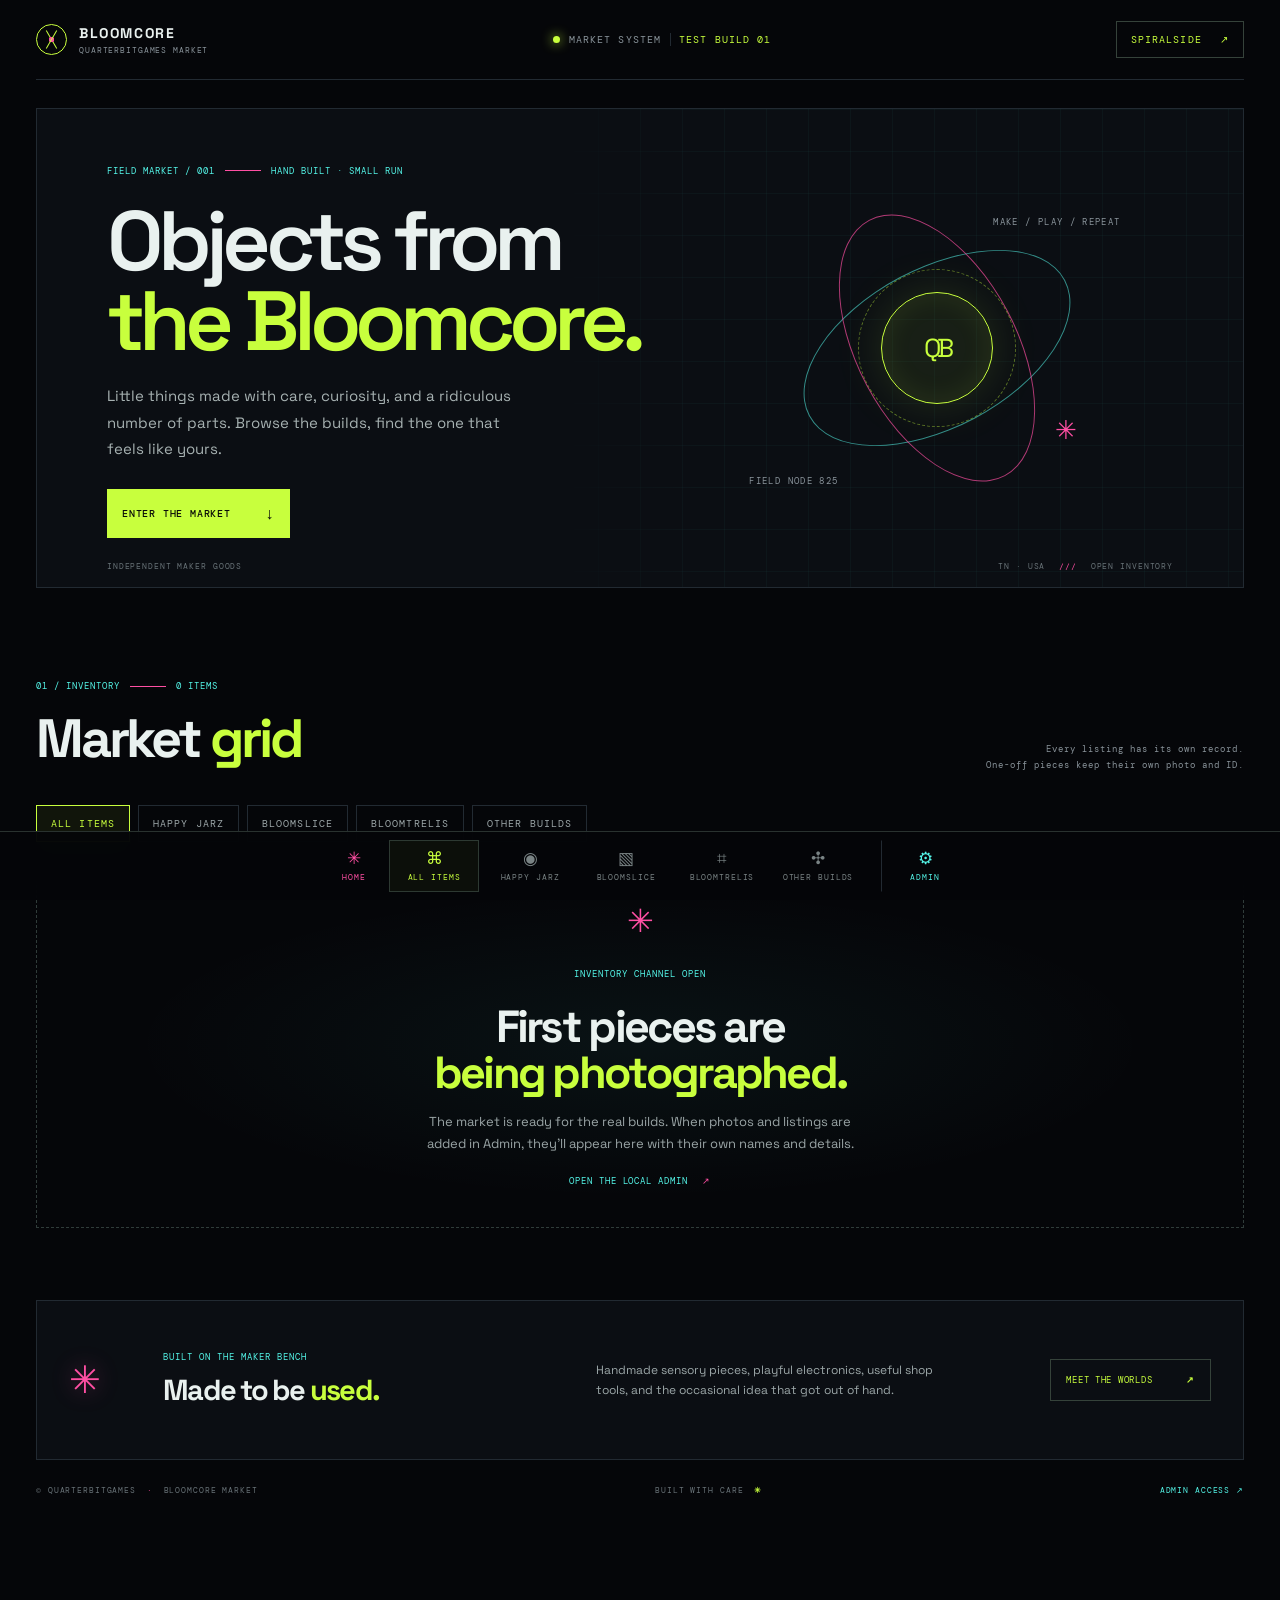
==== index.html @ c7a9ee9c "Build Bloomcore Market storefront and local admin" ====
<!doctype html>
<html lang="en">
<head>
  <meta charset="utf-8">
  <meta name="viewport" content="width=device-width, initial-scale=1, viewport-fit=cover">
  <meta name="theme-color" content="#050609">
  <meta name="description" content="The quarterbitgames Bloomcore market: handmade Happy Jarz, BloomSlice boards, Bloomtrelis tools, and other builds.">
  <title>Bloomcore Market · quarterbitgames</title>
  <link rel="stylesheet" href="./assets/bloomcore.css">
</head>
<body>
  <div class="scanlines" aria-hidden="true"></div>
  <div class="site-shell">
    <header class="topbar">
      <a class="brand" href="./" aria-label="Bloomcore Market home">
        <span class="brand-mark" aria-hidden="true"><i></i><i></i><i></i></span>
        <span class="brand-copy"><strong>BLOOMCORE</strong><small>QUARTERBITGAMES MARKET</small></span>
      </a>
      <div class="top-status"><span class="live-dot"></span><span>MARKET SYSTEM</span><b>TEST BUILD 01</b></div>
      <a class="spiral-link" href="https://spiralside.com/" target="_blank" rel="noreferrer">SPIRALSIDE <span aria-hidden="true">↗</span></a>
    </header>

    <main>
      <section class="hero frame" aria-labelledby="hero-title">
        <div class="hero-grid" aria-hidden="true"></div>
        <div class="hero-copy">
          <div class="eyebrow"><span>FIELD MARKET / 001</span><span class="eyebrow-line"></span><span>HAND BUILT · SMALL RUN</span></div>
          <h1 id="hero-title">Objects from<br><em>the Bloomcore.</em></h1>
          <p class="hero-intro">Little things made with care, curiosity, and a ridiculous number of parts. Browse the builds, find the one that feels like yours.</p>
          <a class="button button-primary" href="#catalog"><span>ENTER THE MARKET</span><b aria-hidden="true">↓</b></a>
        </div>
        <div class="hero-orbit" aria-hidden="true"><div class="orbit orbit-a"></div><div class="orbit orbit-b"></div><div class="orbit-core"><span>QB</span></div><span class="orbit-label orbit-label-a">MAKE / PLAY / REPEAT</span><span class="orbit-label orbit-label-b">FIELD NODE 825</span><span class="orbit-cross">✳</span></div>
        <div class="hero-bottom"><span>INDEPENDENT MAKER GOODS</span><span>TN · USA <i>///</i> OPEN INVENTORY</span></div>
      </section>

      <section class="catalog-section" id="catalog">
        <div class="section-heading">
          <div><div class="eyebrow"><span>01 / INVENTORY</span><span class="eyebrow-line"></span><span id="inventory-total">0 ITEMS</span></div><h2>Market <em>grid</em></h2></div>
          <div class="section-note">Every listing has its own record.<br>One-off pieces keep their own photo and ID.</div>
        </div>
        <div class="filter-row" id="type-filters" aria-label="Filter by item type"></div>
        <div class="product-grid" id="product-grid" aria-live="polite"></div>
        <div class="empty-state" id="empty-state" hidden>
          <div class="empty-symbol" aria-hidden="true">✳</div>
          <p class="eyebrow">INVENTORY CHANNEL OPEN</p>
          <h3>First pieces are<br><em>being photographed.</em></h3>
          <p>The market is ready for the real builds. When photos and listings are added in Admin, they’ll appear here with their own names and details.</p>
          <a href="./admin.html" class="text-link">OPEN THE LOCAL ADMIN <span aria-hidden="true">↗</span></a>
        </div>
      </section>

      <section class="maker-strip frame">
        <div class="maker-star" aria-hidden="true">✳</div>
        <div><div class="eyebrow">BUILT ON THE MAKER BENCH</div><h2>Made to be <em>used.</em></h2></div>
        <p>Handmade sensory pieces, playful electronics, useful shop tools, and the occasional idea that got out of hand.</p>
        <a class="button button-quiet" href="https://spiralside.com/" target="_blank" rel="noreferrer">MEET THE WORLDS <b aria-hidden="true">↗</b></a>
      </section>
    </main>

    <footer class="site-footer">
      <span>© QUARTERBITGAMES <i>·</i> BLOOMCORE MARKET</span><span>BUILT WITH CARE <b>✳</b></span><a href="./admin.html">ADMIN ACCESS ↗</a>
    </footer>
  </div>

  <nav class="hud" aria-label="Market navigation">
    <a class="hud-home" href="./" aria-label="Home"><span class="hud-glyph">✳</span><small>HOME</small></a>
    <a class="hud-item is-active" href="#catalog" data-filter="all"><span class="hud-glyph">⌘</span><small>ALL ITEMS</small></a>
    <a class="hud-item" href="#catalog" data-filter="happy-jarz"><span class="hud-glyph">◉</span><small>HAPPY JARZ</small></a>
    <a class="hud-item" href="#catalog" data-filter="bloomslice"><span class="hud-glyph">▧</span><small>BLOOMSLICE</small></a>
    <a class="hud-item" href="#catalog" data-filter="bloomtrelis"><span class="hud-glyph">⌗</span><small>BLOOMTRELIS</small></a>
    <a class="hud-item" href="#catalog" data-filter="other"><span class="hud-glyph">✣</span><small>OTHER BUILDS</small></a>
    <a class="hud-admin" href="./admin.html"><span class="hud-glyph">⚙</span><small>ADMIN</small></a>
  </nav>

  <dialog class="item-dialog" id="item-dialog" aria-labelledby="dialog-title">
    <button class="dialog-close" type="button" aria-label="Close details">×</button>
    <div class="dialog-layout"><div class="dialog-photo" id="dialog-photo"></div><div class="dialog-info"><p class="eyebrow" id="dialog-type"></p><h2 id="dialog-title"></h2><p class="dialog-id" id="dialog-id"></p><p class="dialog-description" id="dialog-description"></p><dl class="dialog-specs" id="dialog-specs"></dl><div class="dialog-buy" id="dialog-buy"></div></div></div>
  </dialog>
  <script src="./assets/catalog.js"></script>
</body>
</html>
---- assets/bloomcore.css ----
@import url('https://fonts.googleapis.com/css2?family=DM+Mono:wght@400;500&family=Space+Grotesk:wght@400;500;600;700&display=swap');
:root{color-scheme:dark;--bg:#050609;--panel:#0b0e13;--panel2:#10151b;--line:#222a32;--text:#e9f1ef;--muted:#89939a;--lime:#c8ff3d;--cyan:#54f5e8;--pink:#ff4fa3;--mono:'DM Mono',ui-monospace,monospace;--display:'Space Grotesk',Arial,sans-serif;--max:1160px}
*{box-sizing:border-box}html{scroll-behavior:smooth;scroll-padding-bottom:100px}body{margin:0;background:var(--bg);color:var(--text);font-family:var(--display);min-width:320px}a{color:inherit;text-decoration:none}button,input,select,textarea{font:inherit}.scanlines{position:fixed;inset:0;z-index:10;pointer-events:none;opacity:.12;background:repeating-linear-gradient(to bottom,transparent 0 3px,rgba(255,255,255,.025) 4px)}.site-shell{max-width:1440px;margin:auto;padding:0 36px 120px}.topbar{height:80px;display:flex;align-items:center;justify-content:space-between;border-bottom:1px solid var(--line);gap:20px}.brand{display:flex;align-items:center;gap:12px}.brand-mark{width:31px;height:31px;border:1px solid var(--lime);border-radius:50%;position:relative;display:grid;place-items:center}.brand-mark:before,.brand-mark:after{content:"";position:absolute;width:21px;height:1px;background:var(--lime);transform:rotate(60deg)}.brand-mark:after{transform:rotate(-60deg)}.brand-mark i{position:absolute;width:5px;height:5px;background:var(--pink);border-radius:50%}.brand-copy{display:grid;gap:3px;letter-spacing:.1em}.brand-copy strong{font-size:14px}.brand-copy small,.eyebrow,.top-status,.spiral-link,.hero-bottom,.button,.section-note,.filter-pill,.product-meta,.product-id,.status-tag,.site-footer,.hud small,.text-link,.dialog-id,.dialog-specs dt,.admin-label,.admin-note,.upload-button,.admin-table th,.admin-table td,.admin-actions button{font-family:var(--mono);font-size:10px;letter-spacing:.11em}.brand-copy small{color:var(--muted);font-size:8px}.top-status{display:flex;align-items:center;gap:9px;color:var(--muted)}.top-status b{font-weight:400;color:var(--lime);padding-left:8px;border-left:1px solid var(--line)}.live-dot{width:7px;height:7px;background:var(--lime);border-radius:50%;box-shadow:0 0 12px var(--lime)}.spiral-link{border:1px solid #35423a;padding:11px 14px;color:var(--lime);transition:.2s}.spiral-link:hover{background:var(--lime);color:#111}.spiral-link span{margin-left:11px}.frame{position:relative;border:1px solid var(--line);background:var(--panel);overflow:hidden}.hero{min-height:480px;margin-top:28px;padding:55px 5.8% 48px;display:flex;align-items:center}.hero-grid{position:absolute;inset:0 0 0 43%;opacity:.25;background-image:linear-gradient(rgba(84,245,232,.14) 1px,transparent 1px),linear-gradient(90deg,rgba(84,245,232,.14) 1px,transparent 1px);background-size:42px 42px;mask-image:linear-gradient(90deg,transparent,#000 20%,#000)}.hero-copy{position:relative;z-index:2;width:55%;max-width:560px}.eyebrow{display:flex;align-items:center;gap:10px;color:var(--cyan);font-size:9px}.eyebrow-line{height:1px;width:36px;background:var(--pink);display:inline-block}.hero h1{font-size:clamp(48px,7vw,84px);line-height:.95;letter-spacing:-.07em;margin:25px 0 22px;font-weight:600}.hero h1 em,.section-heading h2 em,.empty-state h3 em,.maker-strip h2 em{color:var(--lime);font-style:normal}.hero-intro{max-width:430px;color:#a7b2b2;line-height:1.75;font-size:15px;margin:0 0 27px}.button{display:inline-flex;align-items:center;justify-content:space-between;gap:34px;padding:14px 15px;letter-spacing:.08em;transition:transform .18s,background .18s,color .18s}.button:hover{transform:translateY(-2px)}.button-primary{background:var(--lime);color:#0a0d08;font-weight:500}.button-primary b{font-size:16px}.hero-orbit{position:absolute;width:370px;height:370px;right:10%;top:50%;transform:translateY(-50%);display:grid;place-items:center}.orbit{position:absolute;border:1px solid rgba(84,245,232,.55);border-radius:50%;transform:rotate(-28deg)}.orbit-a{width:290px;height:160px}.orbit-b{width:290px;height:160px;transform:rotate(62deg);border-color:rgba(255,79,163,.68)}.orbit-core{width:112px;height:112px;border:1px solid var(--lime);border-radius:50%;display:grid;place-items:center;background:rgba(200,255,61,.07);box-shadow:0 0 50px rgba(200,255,61,.14),inset 0 0 30px rgba(200,255,61,.09);font-size:26px;letter-spacing:-.1em;color:var(--lime)}.orbit-core:before{content:"";position:absolute;width:156px;height:156px;border:1px dashed rgba(200,255,61,.4);border-radius:50%}.orbit-label{position:absolute;color:var(--muted);font:9px var(--mono);letter-spacing:.15em}.orbit-label-a{top:53px;right:2px}.orbit-label-b{bottom:46px;left:-3px}.orbit-cross{position:absolute;right:45px;bottom:86px;color:var(--pink);font-size:26px}.hero-bottom{position:absolute;bottom:16px;left:5.8%;right:5.8%;display:flex;justify-content:space-between;color:#687277;font-size:8px}.hero-bottom i{color:var(--pink);font-style:normal;padding:0 8px}.catalog-section{padding:92px 0 72px}.section-heading{display:flex;justify-content:space-between;align-items:end;margin-bottom:27px}.section-heading h2{font-size:clamp(34px,5vw,54px);letter-spacing:-.06em;margin:12px 0 0}.section-note{color:var(--muted);line-height:1.8;text-align:right;font-size:9px}.filter-row{display:flex;gap:8px;overflow-x:auto;padding:5px 0 18px;scrollbar-width:thin;scrollbar-color:#34413d transparent}.filter-pill{white-space:nowrap;background:transparent;border:1px solid var(--line);color:#9ca6a8;padding:11px 14px;cursor:pointer;transition:.2s}.filter-pill:hover,.filter-pill.active{border-color:var(--lime);color:var(--lime);background:rgba(200,255,61,.06)}.product-grid{display:grid;grid-template-columns:repeat(3,minmax(0,1fr));gap:18px}.product-card{background:var(--panel);border:1px solid var(--line);min-width:0;cursor:pointer;transition:border .2s,transform .2s,box-shadow .2s}.product-card:hover{transform:translateY(-3px);border-color:var(--cyan);box-shadow:0 10px 35px rgba(84,245,232,.07)}.product-photo{height:auto;aspect-ratio:1.24;position:relative;overflow:hidden;background:#0d1114;border-bottom:1px solid var(--line)}.product-photo img{display:block;width:100%;height:100%;object-fit:cover;transition:transform .4s}.product-card:hover .product-photo img{transform:scale(1.035)}.photo-fallback{height:100%;display:grid;place-items:center;position:relative;overflow:hidden;background:radial-gradient(ellipse at 48% 48%,rgba(84,245,232,.12),transparent 45%),linear-gradient(135deg,#0c1014,#080a0d)}.photo-fallback:before,.photo-fallback:after{content:"";position:absolute;width:55%;height:40%;border:1px solid rgba(84,245,232,.35);transform:rotate(-24deg);border-radius:50%}.photo-fallback:after{transform:rotate(65deg);border-color:rgba(255,79,163,.45)}.photo-fallback span{position:relative;z-index:1;color:var(--lime);font:10px var(--mono);letter-spacing:.18em;border:1px solid #465341;padding:10px;background:rgba(5,6,9,.75)}.product-corner{position:absolute;top:12px;left:12px;font:9px var(--mono);color:var(--lime);letter-spacing:.12em;background:rgba(5,6,9,.86);padding:8px}.status-tag{position:absolute;right:12px;top:12px;color:var(--cyan);background:rgba(5,6,9,.86);padding:8px;font-size:8px}.product-info{padding:16px 17px 18px}.product-meta{display:flex;justify-content:space-between;gap:8px;color:var(--cyan);font-size:8px}.product-name{font-size:20px;letter-spacing:-.04em;margin:10px 0 8px}.product-description{font-size:12px;color:#a0aaab;line-height:1.65;margin:0;min-height:40px}.product-card-bottom{display:flex;justify-content:space-between;align-items:center;border-top:1px solid var(--line);margin-top:15px;padding-top:13px}.product-id{color:#6f7a7c;font-size:8px}.product-price{font:12px var(--mono);color:var(--lime)}.empty-state{min-height:365px;border:1px dashed #303c3a;display:grid;justify-items:center;align-content:center;text-align:center;padding:40px 20px;background:radial-gradient(ellipse at center,rgba(84,245,232,.05),transparent 60%)}.empty-symbol{font-size:32px;color:var(--pink);margin-bottom:18px}.empty-state .eyebrow{justify-content:center}.empty-state h3{font-size:clamp(30px,4.5vw,45px);letter-spacing:-.06em;line-height:1.02;margin:15px 0}.empty-state>p:not(.eyebrow){max-width:430px;font-size:13px;color:#9aa5a6;line-height:1.7;margin:0 0 20px}.text-link{color:var(--cyan);font-size:9px}.text-link span{color:var(--pink);padding-left:8px}.maker-strip{min-height:160px;display:grid;grid-template-columns:70px 1fr 1.05fr auto;gap:24px;align-items:center;padding:25px 32px}.maker-star{font-size:38px;color:var(--pink);text-shadow:0 0 25px rgba(255,79,163,.4)}.maker-strip h2{font-size:29px;letter-spacing:-.06em;margin:8px 0 0}.maker-strip p{color:#9ca7a8;font-size:12px;line-height:1.7;max-width:340px}.button-quiet{border:1px solid #35423a;color:var(--lime);font-size:9px}.button-quiet:hover{background:var(--lime);color:#10130c}.site-footer{display:flex;justify-content:space-between;gap:16px;padding:25px 0 0;color:#687277;font-size:8px}.site-footer i{font-style:normal;color:var(--pink);padding:0 5px}.site-footer b{color:var(--lime);padding-left:5px}.site-footer a{color:var(--cyan)}.hud{position:fixed;z-index:20;bottom:0;left:0;right:0;min-height:69px;padding:8px max(20px,calc((100vw - 1150px)/2));padding-bottom:max(8px,env(safe-area-inset-bottom));display:flex;justify-content:center;align-items:stretch;gap:6px;background:rgba(5,6,9,.93);border-top:1px solid #29322f;backdrop-filter:blur(14px)}.hud a{min-width:90px;display:flex;flex-direction:column;align-items:center;justify-content:center;gap:5px;color:#798384;border:1px solid transparent;transition:.18s}.hud a:hover,.hud a.is-active{color:var(--lime);border-color:#2d3932;background:rgba(200,255,61,.04)}.hud .hud-glyph{font-size:17px;line-height:1}.hud small{font-size:8px;white-space:nowrap}.hud .hud-home{min-width:58px;color:var(--pink)}.hud .hud-admin{margin-left:12px;border-left:1px solid var(--line);padding-left:14px;min-width:74px;color:var(--cyan)}.item-dialog{width:min(960px,calc(100vw - 34px));max-width:960px;padding:0;border:1px solid #39453f;background:#090c10;color:var(--text);box-shadow:0 25px 100px #000}.item-dialog::backdrop{background:rgba(0,0,0,.82);backdrop-filter:blur(5px)}.dialog-close{position:absolute;right:11px;top:11px;z-index:2;border:1px solid #56615b;background:#080a0d;color:var(--lime);width:39px;height:39px;font-size:24px;cursor:pointer}.dialog-layout{display:grid;grid-template-columns:1.1fr .9fr;min-height:430px}.dialog-photo{background:#0b0f12;display:grid;place-items:center;border-right:1px solid var(--line);min-height:430px}.dialog-photo img{max-width:100%;max-height:72vh;object-fit:contain}.dialog-info{padding:55px 36px 30px}.dialog-info h2{font-size:36px;letter-spacing:-.06em;margin:16px 0 5px}.dialog-id{color:var(--muted);margin:0 0 25px}.dialog-description{color:#aab4b4;line-height:1.8;font-size:14px}.dialog-specs{margin:25px 0;display:grid;grid-template-columns:90px 1fr;gap:10px;font-size:11px}.dialog-specs dt{color:#738080}.dialog-specs dd{margin:0;color:var(--text)}.dialog-buy{margin-top:30px}.dialog-buy .button{width:100%}.button-disabled{border:1px solid #374039;color:#8a938c;cursor:not-allowed}.admin-body{background:radial-gradient(ellipse at top center,rgba(84,245,232,.07),transparent 50%),var(--bg)}.admin-main{max-width:1060px;margin:0 auto;padding:50px 0}.admin-heading{display:flex;align-items:end;justify-content:space-between;gap:20px;margin-bottom:28px}.admin-heading h1{font-size:clamp(36px,6vw,64px);letter-spacing:-.07em;margin:12px 0 0}.admin-heading h1 em{color:var(--lime);font-style:normal}.admin-heading p{max-width:390px;color:#99a4a5;line-height:1.7;font-size:13px;margin:0}.admin-panel{border:1px solid var(--line);background:var(--panel);padding:25px;margin-bottom:18px}.admin-panel h2{font-size:17px;letter-spacing:-.03em;margin:0 0 6px}.admin-note{color:#879292;line-height:1.7;font-size:9px;letter-spacing:.02em;margin:0 0 18px}.admin-actions{display:flex;gap:10px;flex-wrap:wrap;margin:16px 0}.admin-actions button,.upload-button{border:1px solid #3a4640;color:var(--cyan);background:#0a0d10;padding:12px 14px;cursor:pointer;font-size:9px}.admin-actions button:hover,.upload-button:hover{border-color:var(--lime);color:var(--lime)}.upload-zone{min-height:140px;border:1px dashed #435149;display:grid;place-items:center;text-align:center;padding:18px;background:rgba(200,255,61,.018);cursor:pointer}.upload-zone.dragging{border-color:var(--lime);background:rgba(200,255,61,.06)}.upload-zone p{font-size:12px;color:#a3adac;line-height:1.7;margin:0 0 12px}.upload-zone .upload-button{display:inline-block}.upload-zone input{position:absolute;width:1px;height:1px;opacity:0}.admin-label{display:block;color:var(--cyan);font-size:9px;margin-bottom:8px}.admin-fields{display:grid;grid-template-columns:repeat(2,minmax(0,1fr));gap:15px}.admin-fields .full{grid-column:1/-1}.admin-fields input,.admin-fields select,.admin-fields textarea{width:100%;border:1px solid #313b3a;background:#07090c;color:var(--text);padding:12px;outline:none;font-size:13px}.admin-fields input:focus,.admin-fields select:focus,.admin-fields textarea:focus{border-color:var(--lime)}.admin-fields textarea{min-height:90px;resize:vertical}.admin-table-wrap{overflow-x:auto}.admin-table{border-collapse:collapse;width:100%;min-width:650px}.admin-table th,.admin-table td{text-align:left;border-bottom:1px solid var(--line);padding:12px 10px;font-size:9px}.admin-table th{color:#7e8b8a}.admin-table td{color:#c1cac7;letter-spacing:.03em}.admin-table button{border:0;background:none;color:var(--pink);cursor:pointer;font:inherit}.save-state{color:var(--lime);font:10px var(--mono);min-height:18px}.admin-warning{border-left:2px solid var(--pink);padding:12px 15px;background:rgba(255,79,163,.035);color:#aeb7b5;font-size:11px;line-height:1.7}.admin-warning strong{color:var(--pink);font-weight:500}.back-link{font:10px var(--mono);color:var(--lime);border:1px solid #3b493c;padding:12px 14px}.admin-footer{padding-bottom:30px}
@media(max-width:850px){.site-shell{padding-left:22px;padding-right:22px}.hero{min-height:450px;padding-left:5%;padding-right:5%}.hero-orbit{right:1%;opacity:.78;transform:translateY(-50%) scale(.82)}.hero-copy{width:65%}.product-grid{grid-template-columns:repeat(2,minmax(0,1fr))}.maker-strip{grid-template-columns:45px 1fr 1fr;gap:14px}.maker-strip .button{grid-column:2/-1;justify-self:start}.admin-main{padding:38px 22px}.top-status{font-size:8px}}
@media(max-width:600px){html{scroll-padding-bottom:93px}.site-shell{padding:0 14px 110px}.topbar{height:67px}.brand-mark{width:27px;height:27px}.brand-copy strong{font-size:12px}.brand-copy small{font-size:7px}.top-status{display:none}.spiral-link{font-size:8px;padding:10px}.hero{min-height:585px;margin-top:14px;padding:36px 22px 53px;align-items:flex-start}.hero-grid{inset:33% 0 0}.hero-copy{width:100%}.hero h1{font-size:clamp(50px,14vw,72px);margin:21px 0 15px}.hero-intro{font-size:13px;max-width:365px}.hero-orbit{width:270px;height:270px;right:50%;top:auto;bottom:11px;transform:translateX(50%) scale(.67);opacity:.85}.orbit-label-a{right:-25px}.orbit-label-b{left:-36px}.orbit-cross{right:0}.hero-bottom{bottom:12px;left:13px;right:13px;font-size:7px}.hero-bottom span:last-child{display:none}.catalog-section{padding:65px 0 48px}.section-heading{align-items:start;gap:12px;flex-direction:column}.section-heading h2{font-size:42px}.section-note{text-align:left;font-size:8px}.filter-row{margin-right:-14px;padding-right:14px}.filter-pill{font-size:8px;padding:10px 12px}.product-grid{grid-template-columns:1fr;gap:12px}.product-photo{aspect-ratio:1.45}.product-info{padding:13px 14px 15px}.product-name{font-size:18px}.product-description{font-size:11px;min-height:0}.empty-state{min-height:330px}.maker-strip{grid-template-columns:35px 1fr;padding:22px 18px;gap:8px 14px}.maker-star{font-size:30px}.maker-strip h2{font-size:25px}.maker-strip p{grid-column:2;margin:5px 0;font-size:11px}.maker-strip .button{grid-column:2}.site-footer{font-size:7px;flex-wrap:wrap}.site-footer span:nth-child(2){display:none}.hud{justify-content:flex-start;overflow-x:auto;padding:6px 9px;padding-bottom:max(6px,env(safe-area-inset-bottom));gap:3px;scrollbar-width:none}.hud::-webkit-scrollbar{display:none}.hud a{min-width:72px}.hud .hud-home{min-width:52px}.hud .hud-admin{min-width:67px;margin-left:3px;padding-left:5px}.hud small{font-size:7px}.dialog-layout{grid-template-columns:1fr;max-height:calc(100dvh - 26px);overflow:auto}.dialog-photo{min-height:0;height:42dvh;border-right:0;border-bottom:1px solid var(--line)}.dialog-photo img{max-height:40dvh}.dialog-info{padding:25px 22px 24px}.dialog-info h2{font-size:28px}.dialog-id{margin-bottom:15px}.dialog-description{font-size:12px}.dialog-specs{margin:16px 0}.dialog-close{right:8px;top:8px}.admin-main{padding:32px 14px}.admin-heading{align-items:start;flex-direction:column}.admin-heading h1{font-size:44px}.admin-heading p{font-size:12px}.admin-panel{padding:17px}.admin-fields{grid-template-columns:1fr}.admin-fields .full{grid-column:auto}.admin-actions button,.upload-button{font-size:8px;padding:11px}}
@media(min-width:601px) and (max-width:740px){.hud a{min-width:76px}.hud small{font-size:7px}}
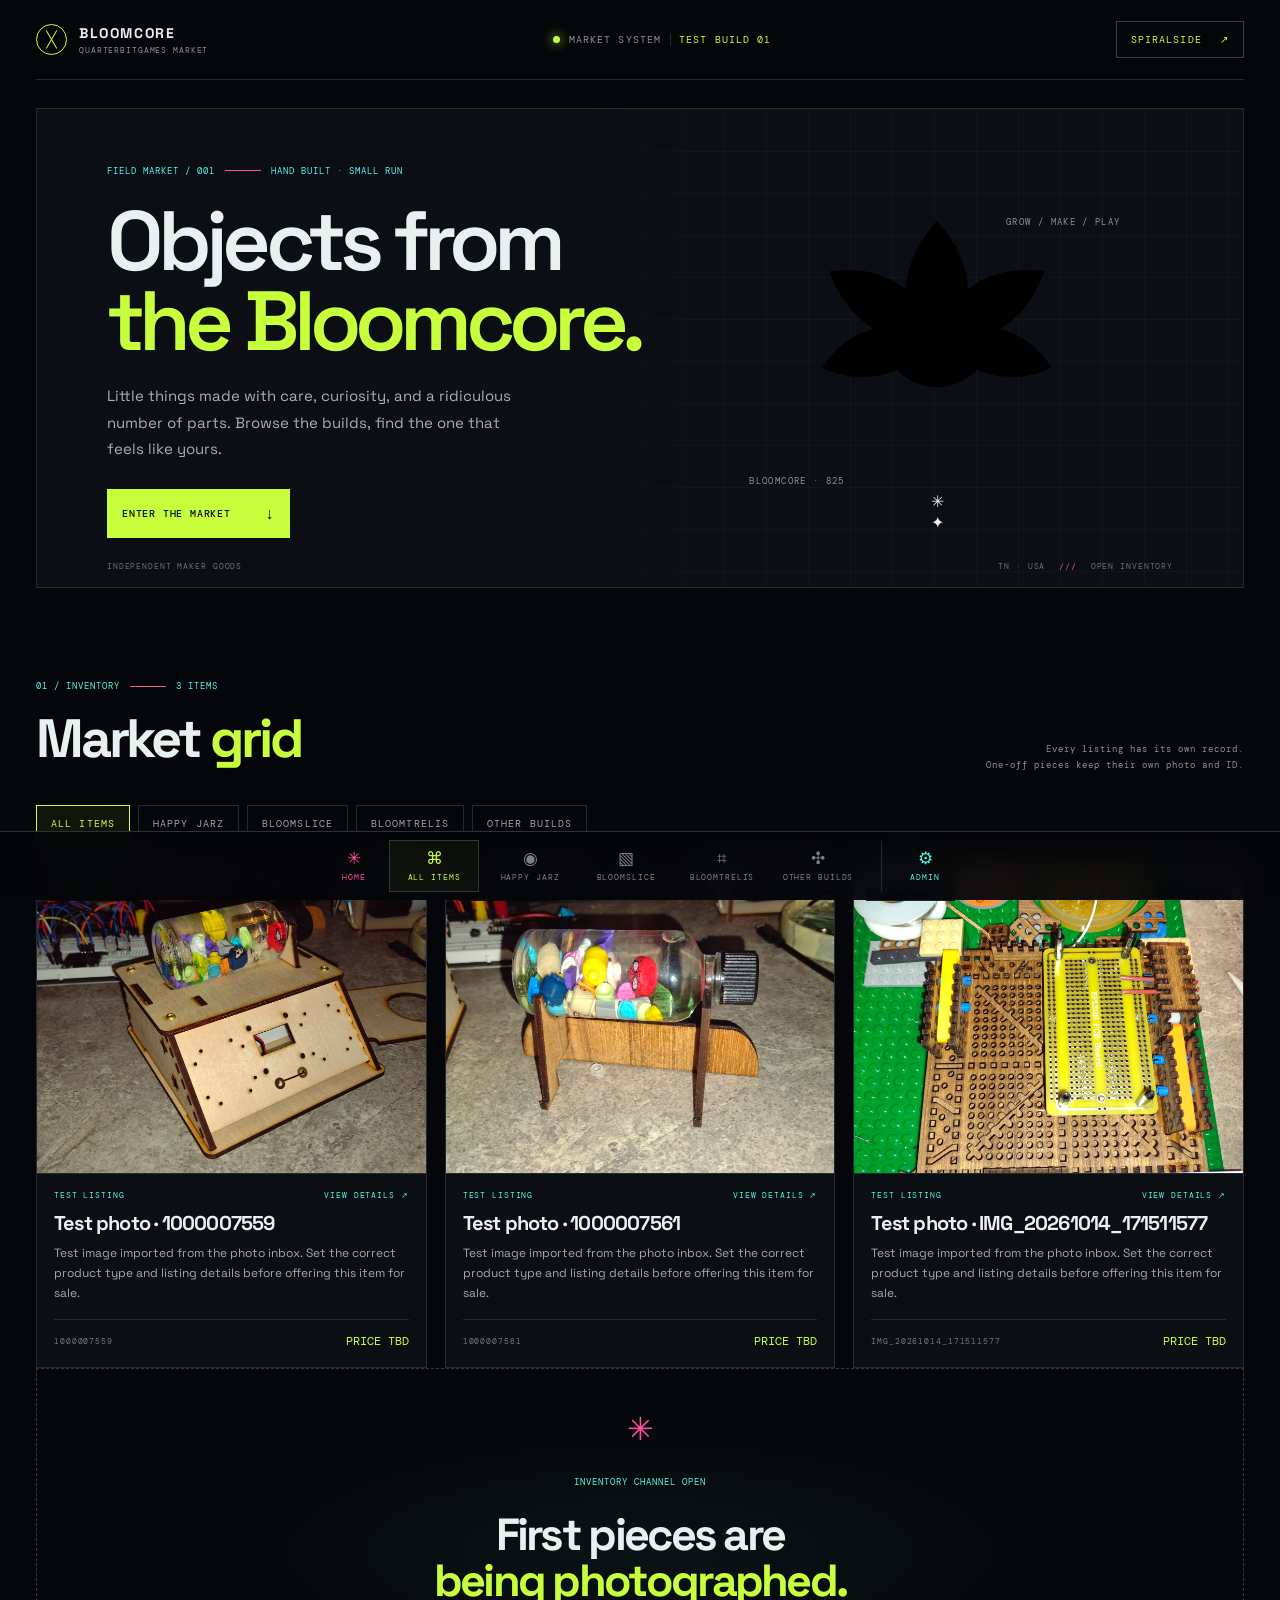
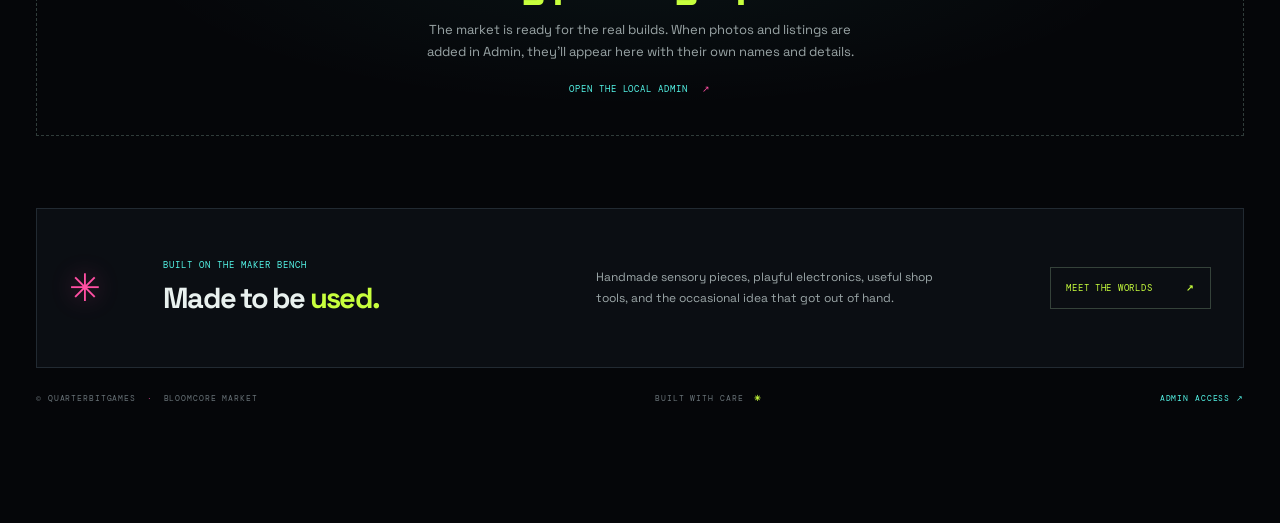
==== commit 4b94e89d: "Add Bloomcore spiral lotus identity" ====
--- a/index.html
+++ b/index.html
@@ -13,7 +13,14 @@
   <div class="site-shell">
     <header class="topbar">
       <a class="brand" href="./" aria-label="Bloomcore Market home">
-        <span class="brand-mark" aria-hidden="true"><i></i><i></i><i></i></span>
+        <span class="brand-mark" aria-hidden="true"><svg class="brand-emblem" viewBox="0 0 320 320" focusable="false">
+          <path class="petal petal-top" d="M160 173 C128 150 122 112 160 68 C198 112 192 150 160 173Z"/>
+          <path class="petal petal-left" d="M153 174 C112 175 81 151 67 112 C111 105 142 126 160 161Z"/>
+          <path class="petal petal-right" d="M167 174 C208 175 239 151 253 112 C209 105 178 126 160 161Z"/>
+          <path class="petal petal-lower-left" d="M155 178 C128 203 93 211 61 195 C80 164 113 153 151 165Z"/>
+          <path class="petal petal-lower-right" d="M165 178 C192 203 227 211 259 195 C240 164 207 153 169 165Z"/>
+          <path class="spiral-stroke" d="M160 179 C143 179 133 168 135 155 C137 142 151 137 162 142 C174 147 176 162 167 169 C159 176 148 171 148 163 C148 156 155 153 160 157"/>
+        </svg></span>
         <span class="brand-copy"><strong>BLOOMCORE</strong><small>QUARTERBITGAMES MARKET</small></span>
       </a>
       <div class="top-status"><span class="live-dot"></span><span>MARKET SYSTEM</span><b>TEST BUILD 01</b></div>
@@ -29,7 +36,20 @@
           <p class="hero-intro">Little things made with care, curiosity, and a ridiculous number of parts. Browse the builds, find the one that feels like yours.</p>
           <a class="button button-primary" href="#catalog"><span>ENTER THE MARKET</span><b aria-hidden="true">↓</b></a>
         </div>
-        <div class="hero-orbit" aria-hidden="true"><div class="orbit orbit-a"></div><div class="orbit orbit-b"></div><div class="orbit-core"><span>QB</span></div><span class="orbit-label orbit-label-a">MAKE / PLAY / REPEAT</span><span class="orbit-label orbit-label-b">FIELD NODE 825</span><span class="orbit-cross">✳</span></div>
+        <div class="hero-orbit" aria-hidden="true">
+          <div class="bloom-halo bloom-halo-a"></div><div class="bloom-halo bloom-halo-b"></div>
+          <svg class="bloom-emblem" viewBox="0 0 320 320" focusable="false">
+            <path class="petal petal-top" d="M160 173 C128 150 122 112 160 68 C198 112 192 150 160 173Z"/>
+            <path class="petal petal-left" d="M153 174 C112 175 81 151 67 112 C111 105 142 126 160 161Z"/>
+            <path class="petal petal-right" d="M167 174 C208 175 239 151 253 112 C209 105 178 126 160 161Z"/>
+            <path class="petal petal-lower-left" d="M155 178 C128 203 93 211 61 195 C80 164 113 153 151 165Z"/>
+            <path class="petal petal-lower-right" d="M165 178 C192 203 227 211 259 195 C240 164 207 153 169 165Z"/>
+            <path class="spiral-stroke" d="M160 179 C143 179 133 168 135 155 C137 142 151 137 162 142 C174 147 176 162 167 169 C159 176 148 171 148 163 C148 156 155 153 160 157"/>
+            <circle class="emblem-center" cx="160" cy="165" r="47"/>
+          </svg>
+          <span class="orbit-label orbit-label-a">GROW / MAKE / PLAY</span><span class="orbit-label orbit-label-b">BLOOMCORE · 825</span>
+          <span class="bloom-spark bloom-spark-a">✳</span><span class="bloom-spark bloom-spark-b">✦</span>
+        </div>
         <div class="hero-bottom"><span>INDEPENDENT MAKER GOODS</span><span>TN · USA <i>///</i> OPEN INVENTORY</span></div>
       </section>
 
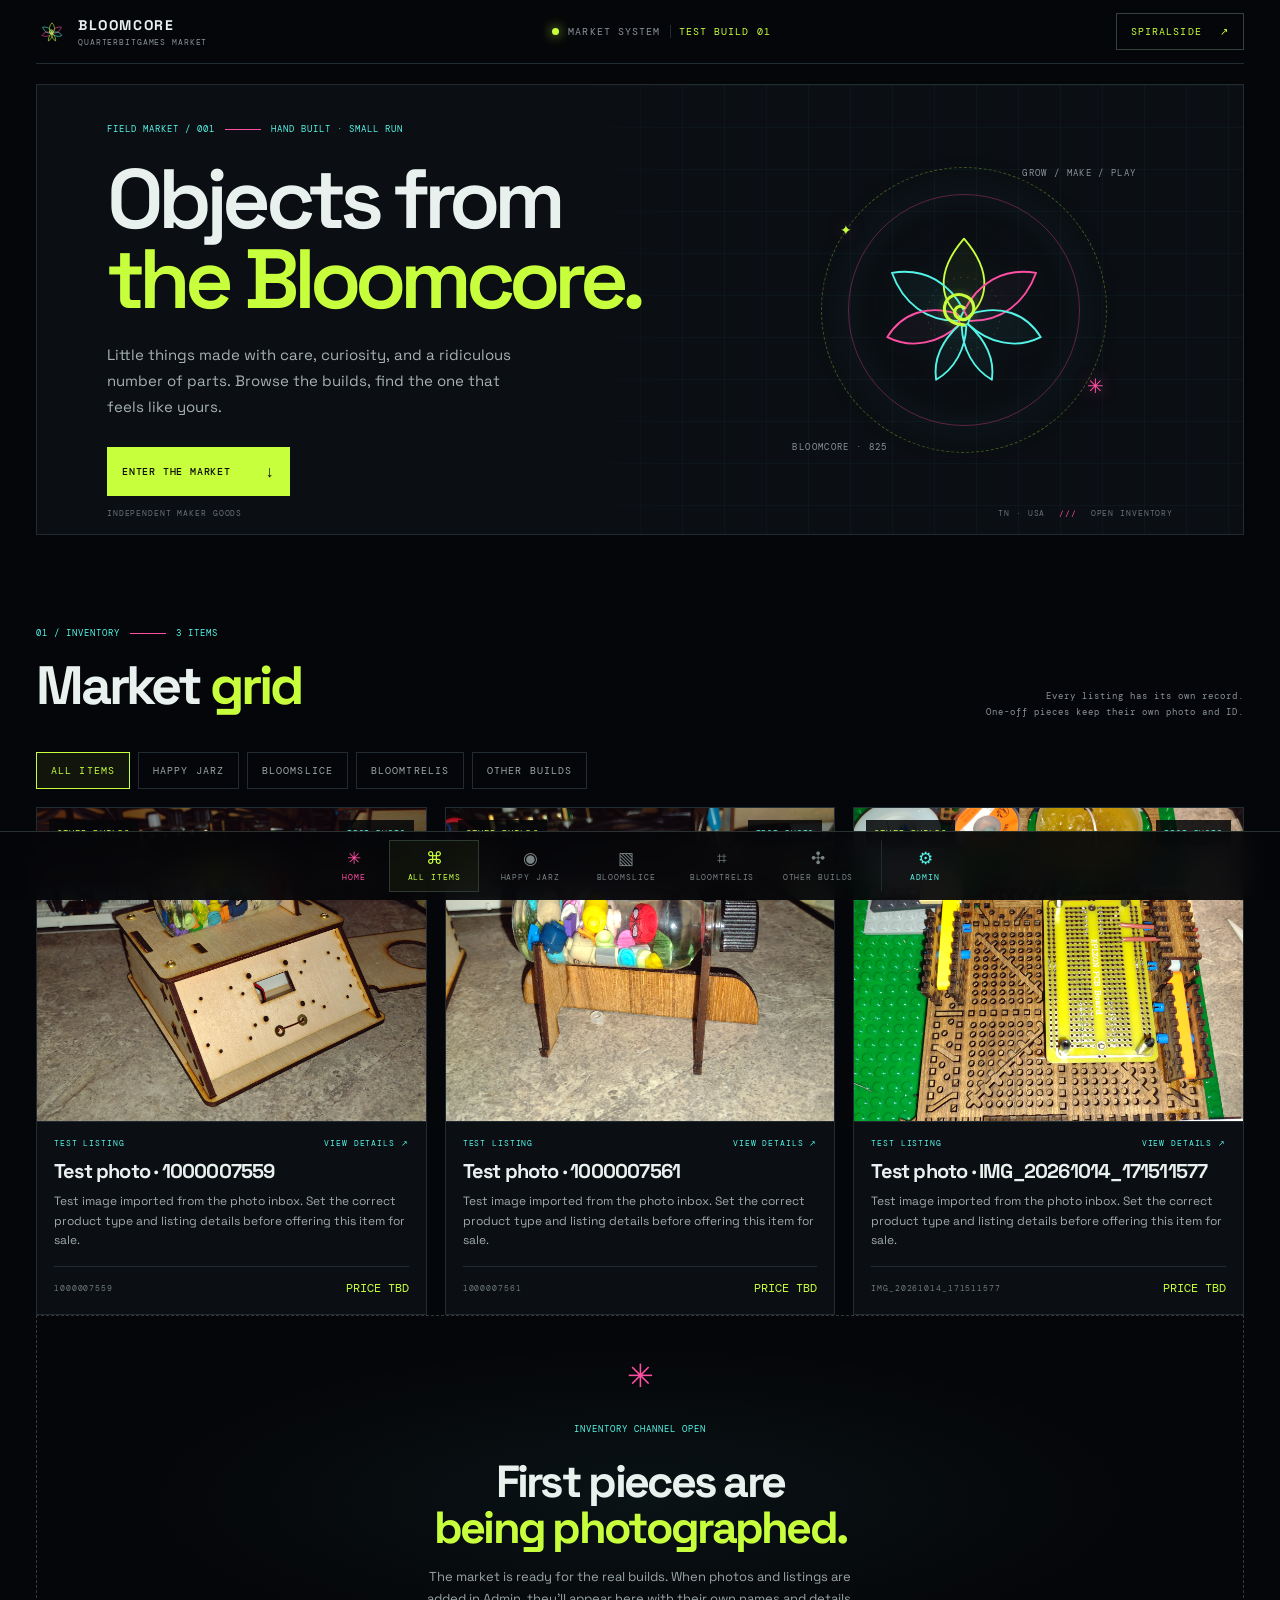
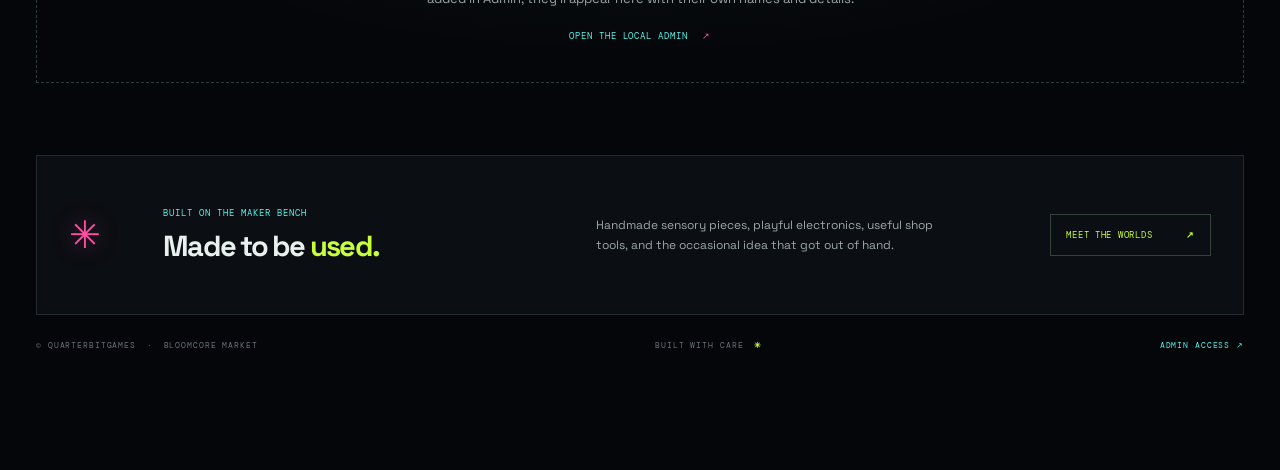
==== commit da12f1ee: "Give the Bloomcore lotus its seven leaves" ====
--- a/index.html
+++ b/index.html
@@ -19,6 +19,8 @@
           <path class="petal petal-right" d="M167 174 C208 175 239 151 253 112 C209 105 178 126 160 161Z"/>
           <path class="petal petal-lower-left" d="M155 178 C128 203 93 211 61 195 C80 164 113 153 151 165Z"/>
           <path class="petal petal-lower-right" d="M165 178 C192 203 227 211 259 195 C240 164 207 153 169 165Z"/>
+          <path class="petal petal-bottom-left" d="M155 178 C133 198 120 222 124 250 C148 236 162 210 163 181Z"/>
+          <path class="petal petal-bottom-right" d="M165 178 C187 198 200 222 196 250 C172 236 158 210 157 181Z"/>
           <path class="spiral-stroke" d="M160 179 C143 179 133 168 135 155 C137 142 151 137 162 142 C174 147 176 162 167 169 C159 176 148 171 148 163 C148 156 155 153 160 157"/>
         </svg></span>
         <span class="brand-copy"><strong>BLOOMCORE</strong><small>QUARTERBITGAMES MARKET</small></span>
@@ -44,6 +46,8 @@
             <path class="petal petal-right" d="M167 174 C208 175 239 151 253 112 C209 105 178 126 160 161Z"/>
             <path class="petal petal-lower-left" d="M155 178 C128 203 93 211 61 195 C80 164 113 153 151 165Z"/>
             <path class="petal petal-lower-right" d="M165 178 C192 203 227 211 259 195 C240 164 207 153 169 165Z"/>
+            <path class="petal petal-bottom-left" d="M155 178 C133 198 120 222 124 250 C148 236 162 210 163 181Z"/>
+            <path class="petal petal-bottom-right" d="M165 178 C187 198 200 222 196 250 C172 236 158 210 157 181Z"/>
             <path class="spiral-stroke" d="M160 179 C143 179 133 168 135 155 C137 142 151 137 162 142 C174 147 176 162 167 169 C159 176 148 171 148 163 C148 156 155 153 160 157"/>
             <circle class="emblem-center" cx="160" cy="165" r="47"/>
           </svg>
--- a/assets/bloomcore.css
+++ b/assets/bloomcore.css
@@ -4,3 +4,43 @@
 @media(max-width:850px){.site-shell{padding-left:22px;padding-right:22px}.hero{min-height:450px;padding-left:5%;padding-right:5%}.hero-orbit{right:1%;opacity:.78;transform:translateY(-50%) scale(.82)}.hero-copy{width:65%}.product-grid{grid-template-columns:repeat(2,minmax(0,1fr))}.maker-strip{grid-template-columns:45px 1fr 1fr;gap:14px}.maker-strip .button{grid-column:2/-1;justify-self:start}.admin-main{padding:38px 22px}.top-status{font-size:8px}}
 @media(max-width:600px){html{scroll-padding-bottom:93px}.site-shell{padding:0 14px 110px}.topbar{height:67px}.brand-mark{width:27px;height:27px}.brand-copy strong{font-size:12px}.brand-copy small{font-size:7px}.top-status{display:none}.spiral-link{font-size:8px;padding:10px}.hero{min-height:585px;margin-top:14px;padding:36px 22px 53px;align-items:flex-start}.hero-grid{inset:33% 0 0}.hero-copy{width:100%}.hero h1{font-size:clamp(50px,14vw,72px);margin:21px 0 15px}.hero-intro{font-size:13px;max-width:365px}.hero-orbit{width:270px;height:270px;right:50%;top:auto;bottom:11px;transform:translateX(50%) scale(.67);opacity:.85}.orbit-label-a{right:-25px}.orbit-label-b{left:-36px}.orbit-cross{right:0}.hero-bottom{bottom:12px;left:13px;right:13px;font-size:7px}.hero-bottom span:last-child{display:none}.catalog-section{padding:65px 0 48px}.section-heading{align-items:start;gap:12px;flex-direction:column}.section-heading h2{font-size:42px}.section-note{text-align:left;font-size:8px}.filter-row{margin-right:-14px;padding-right:14px}.filter-pill{font-size:8px;padding:10px 12px}.product-grid{grid-template-columns:1fr;gap:12px}.product-photo{aspect-ratio:1.45}.product-info{padding:13px 14px 15px}.product-name{font-size:18px}.product-description{font-size:11px;min-height:0}.empty-state{min-height:330px}.maker-strip{grid-template-columns:35px 1fr;padding:22px 18px;gap:8px 14px}.maker-star{font-size:30px}.maker-strip h2{font-size:25px}.maker-strip p{grid-column:2;margin:5px 0;font-size:11px}.maker-strip .button{grid-column:2}.site-footer{font-size:7px;flex-wrap:wrap}.site-footer span:nth-child(2){display:none}.hud{justify-content:flex-start;overflow-x:auto;padding:6px 9px;padding-bottom:max(6px,env(safe-area-inset-bottom));gap:3px;scrollbar-width:none}.hud::-webkit-scrollbar{display:none}.hud a{min-width:72px}.hud .hud-home{min-width:52px}.hud .hud-admin{min-width:67px;margin-left:3px;padding-left:5px}.hud small{font-size:7px}.dialog-layout{grid-template-columns:1fr;max-height:calc(100dvh - 26px);overflow:auto}.dialog-photo{min-height:0;height:42dvh;border-right:0;border-bottom:1px solid var(--line)}.dialog-photo img{max-height:40dvh}.dialog-info{padding:25px 22px 24px}.dialog-info h2{font-size:28px}.dialog-id{margin-bottom:15px}.dialog-description{font-size:12px}.dialog-specs{margin:16px 0}.dialog-close{right:8px;top:8px}.admin-main{padding:32px 14px}.admin-heading{align-items:start;flex-direction:column}.admin-heading h1{font-size:44px}.admin-heading p{font-size:12px}.admin-panel{padding:17px}.admin-fields{grid-template-columns:1fr}.admin-fields .full{grid-column:auto}.admin-actions button,.upload-button{font-size:8px;padding:11px}}
 @media(min-width:601px) and (max-width:740px){.hud a{min-width:76px}.hud small{font-size:7px}}
+
+/* Bloomcore spiral-lotus identity and a more compact storefront masthead. */
+.topbar{height:64px}
+.brand{gap:10px}
+.brand-mark{width:32px;height:32px;border:0;border-radius:0;overflow:visible}
+.brand-mark:before,.brand-mark:after,.brand-mark i{display:none}
+.brand-emblem{display:block;width:100%;height:100%;overflow:visible}
+.brand-emblem .petal{fill:none;stroke:var(--lime);stroke-width:7;stroke-linejoin:round;opacity:.85}
+.brand-emblem .petal-left,.brand-emblem .petal-lower-right{stroke:var(--cyan)}
+.brand-emblem .petal-right,.brand-emblem .petal-lower-left{stroke:var(--pink)}
+.brand-emblem .spiral-stroke{fill:none;stroke:var(--lime);stroke-width:9;stroke-linecap:round;stroke-linejoin:round}
+.hero{min-height:390px;margin-top:20px;padding-top:38px;padding-bottom:38px}
+.hero-orbit{width:340px;height:340px;right:9%;}
+.bloom-halo{position:absolute;border:1px solid rgba(84,245,232,.28);border-radius:50%;}
+.bloom-halo-a{width:286px;height:286px;border-style:dashed;border-color:rgba(200,255,61,.3);}
+.bloom-halo-b{width:232px;height:232px;border-color:rgba(255,79,163,.34);box-shadow:0 0 55px rgba(84,245,232,.06),inset 0 0 36px rgba(84,245,232,.045)}
+.bloom-emblem{position:relative;z-index:1;width:248px;height:248px;overflow:visible;filter:drop-shadow(0 0 14px rgba(84,245,232,.14));}
+.bloom-emblem .petal{fill:rgba(84,245,232,.035);stroke:var(--cyan);stroke-width:2.4;stroke-linejoin:round;}
+.bloom-emblem .petal-top{stroke:var(--lime);fill:rgba(200,255,61,.045)}
+.bloom-emblem .petal-right,.bloom-emblem .petal-lower-left{stroke:var(--pink);fill:rgba(255,79,163,.035)}
+.bloom-emblem .petal-left,.bloom-emblem .petal-lower-right{stroke:var(--cyan);}
+.bloom-emblem .spiral-stroke{fill:none;stroke:var(--lime);stroke-width:4;stroke-linecap:round;stroke-linejoin:round;filter:drop-shadow(0 0 5px rgba(200,255,61,.35))}
+.bloom-emblem .emblem-center{fill:none;stroke:rgba(200,255,61,.25);stroke-width:1;stroke-dasharray:2 7}
+.orbit-label-a{top:27px;right:-2px}
+.orbit-label-b{bottom:27px;left:-2px}
+.bloom-spark{position:absolute;z-index:2;color:var(--pink);font-size:20px;line-height:1;text-shadow:0 0 16px rgba(255,79,163,.5)}
+.bloom-spark-a{right:30px;bottom:84px}
+.bloom-spark-b{left:46px;top:83px;color:var(--lime);font-size:14px}
+@media(max-width:850px){.hero{min-height:370px}.hero-orbit{right:2%;transform:translateY(-50%) scale(.78)}}
+@media(max-width:600px){
+  .topbar{height:60px}
+  .hero{min-height:495px;margin-top:12px;padding-top:29px;padding-bottom:48px}
+  .hero-orbit{width:270px;height:270px;right:50%;top:auto;bottom:6px;transform:translateX(50%) scale(.69);opacity:.9}
+  .bloom-halo-a{width:255px;height:255px}
+  .bloom-halo-b{width:208px;height:208px}
+  .bloom-emblem{width:232px;height:232px}
+  .orbit-label-a{right:-22px;top:9px}
+  .orbit-label-b{left:-26px;bottom:9px}
+}
+@media(prefers-reduced-motion:reduce){html{scroll-behavior:auto}*,*::before,*::after{transition-duration:.01ms!important}}
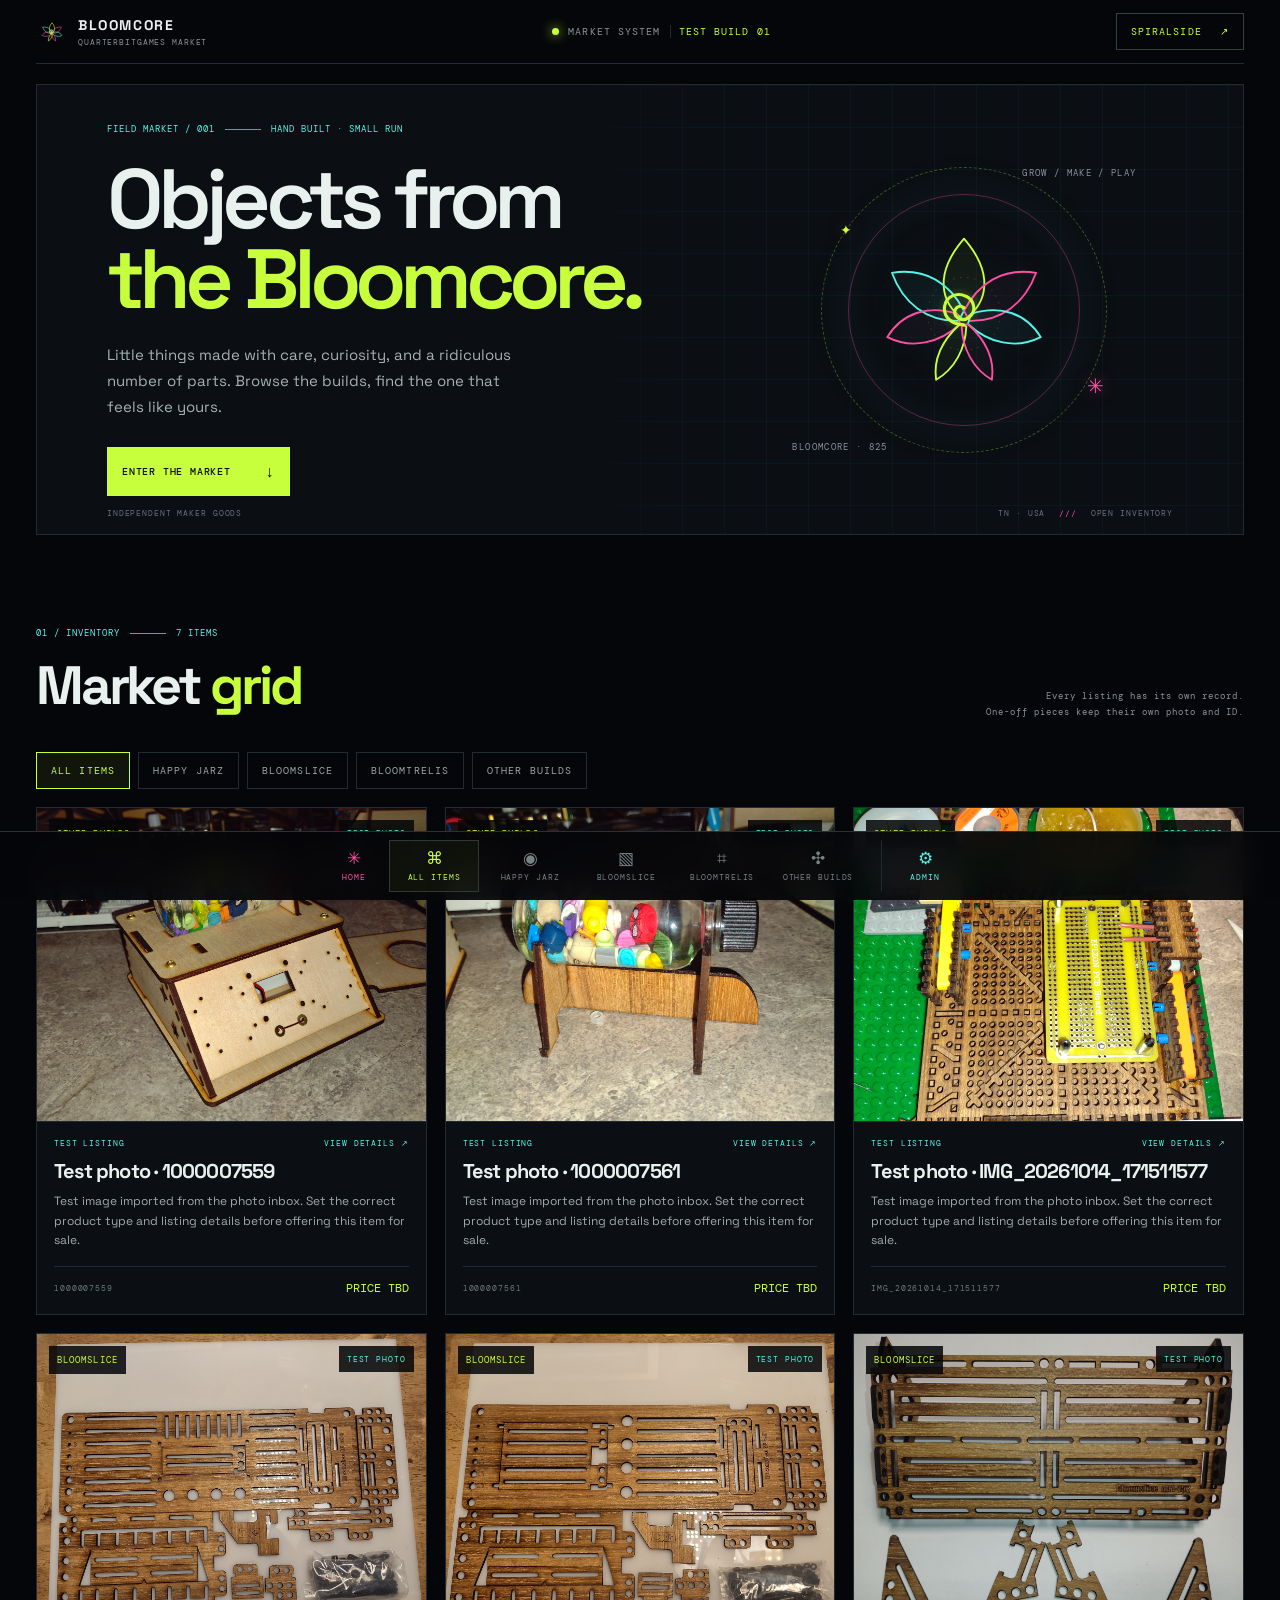
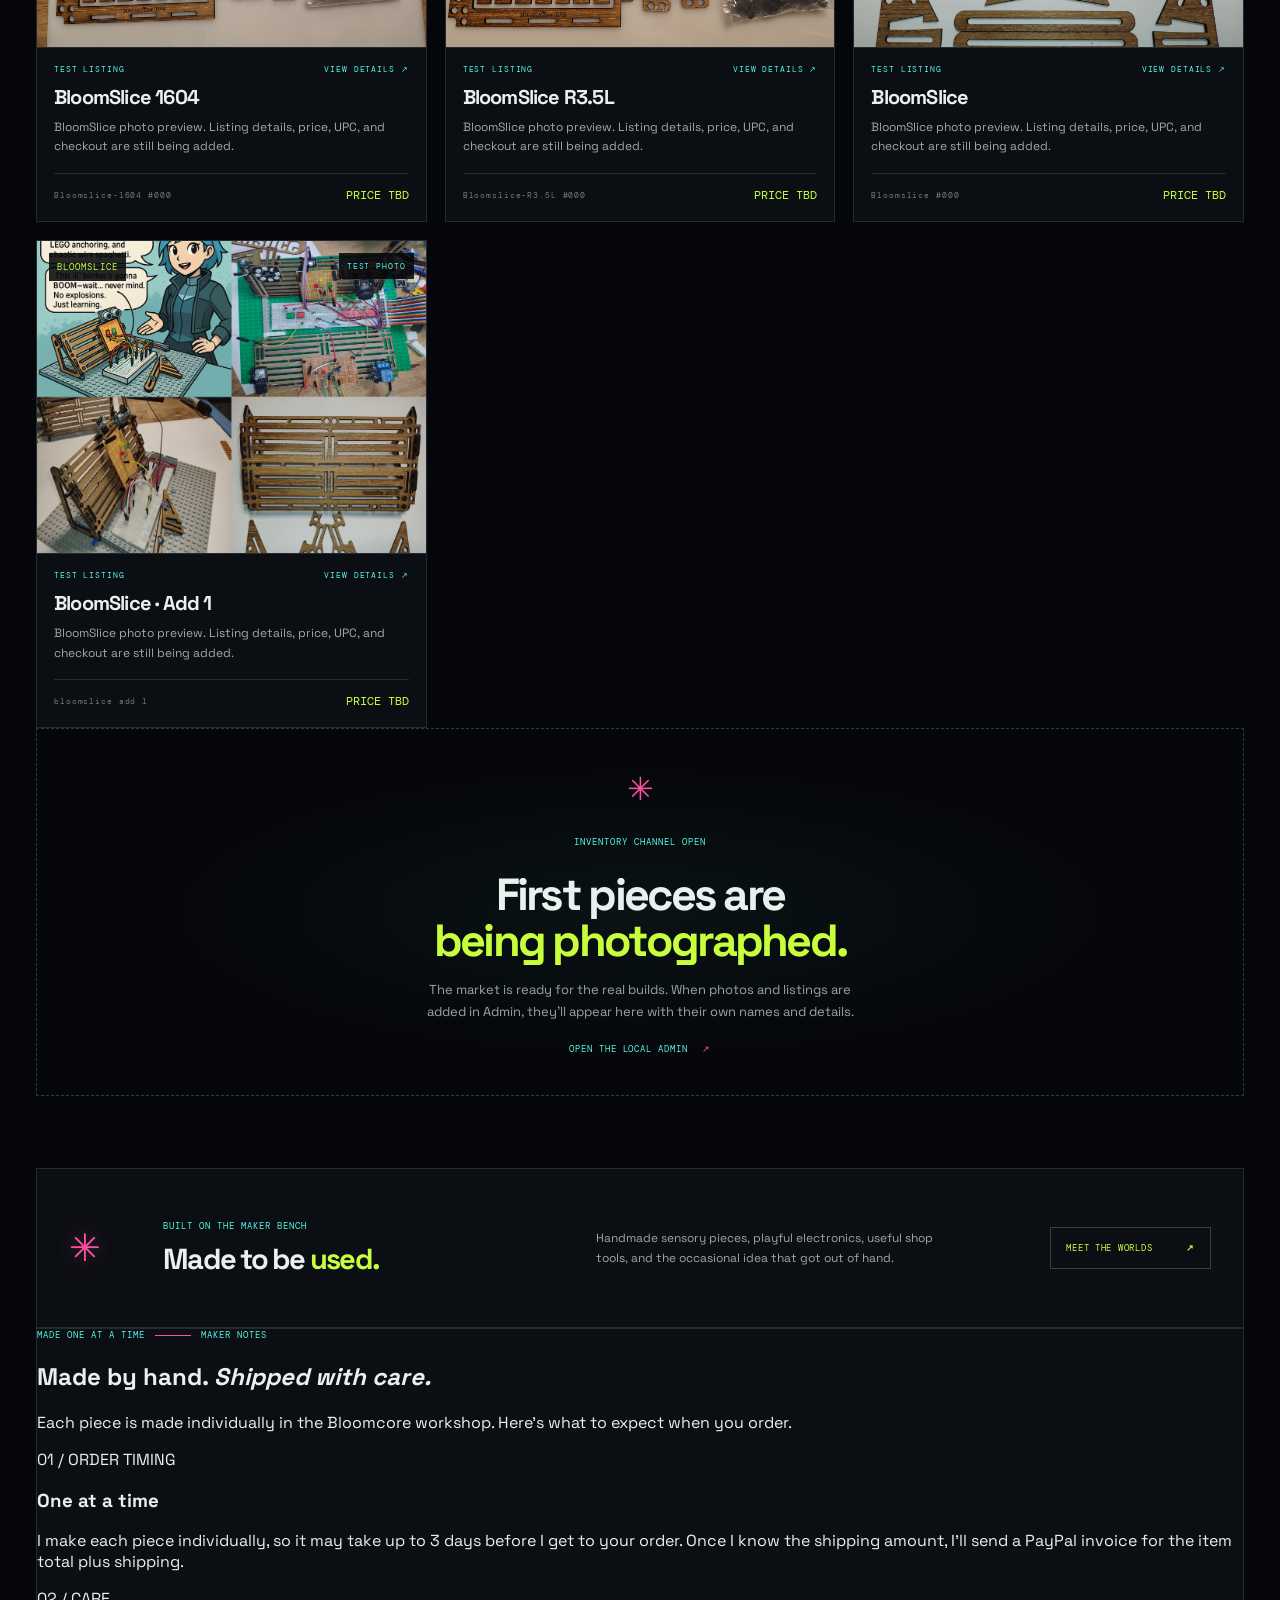
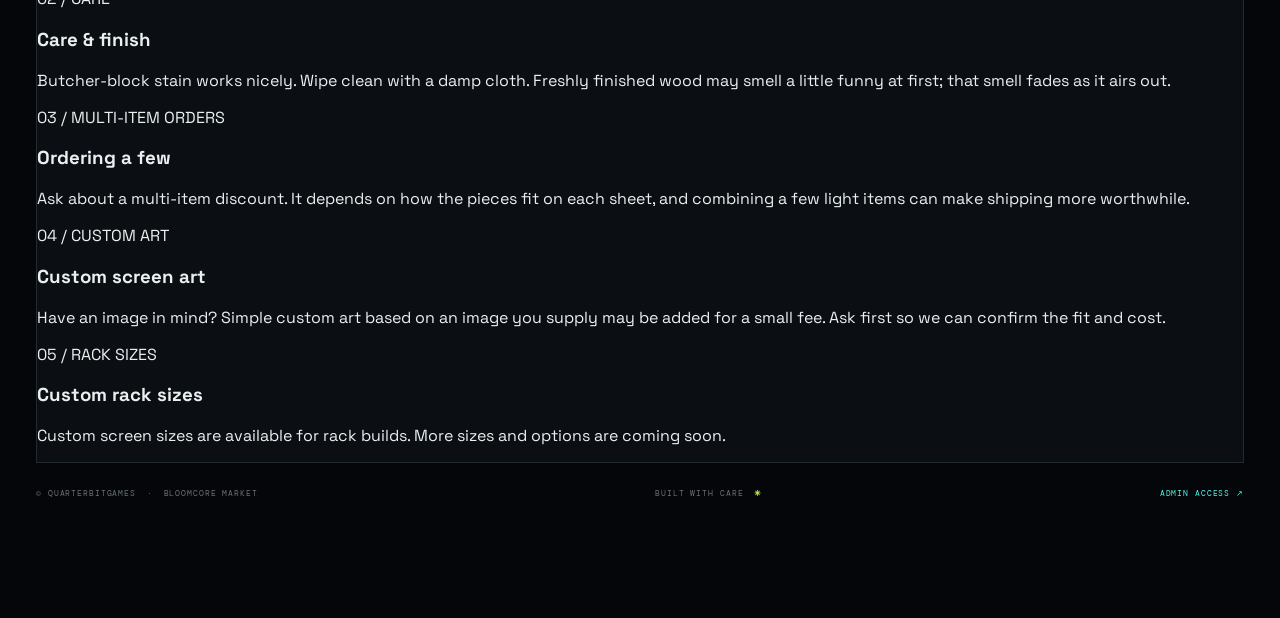
==== commit 6513ad90: "Add maker notes section to storefront" ====
--- a/index.html
+++ b/index.html
@@ -79,6 +79,21 @@
         <p>Handmade sensory pieces, playful electronics, useful shop tools, and the occasional idea that got out of hand.</p>
         <a class="button button-quiet" href="https://spiralside.com/" target="_blank" rel="noreferrer">MEET THE WORLDS <b aria-hidden="true">↗</b></a>
       </section>
+
+      <section class="maker-notes frame" id="maker-notes" aria-labelledby="maker-notes-heading">
+        <div class="maker-notes-heading">
+          <div class="eyebrow"><span id="store-copy-eyebrow">MADE ONE AT A TIME</span><span class="eyebrow-line"></span><span>MAKER NOTES</span></div>
+          <h2 id="maker-notes-heading"><span id="store-copy-heading">Made by hand.</span> <em id="store-copy-heading-accent">Shipped with care.</em></h2>
+          <p id="store-copy-intro">Each piece is made individually in the Bloomcore workshop. Here’s what to expect when you order.</p>
+        </div>
+        <div class="maker-note-grid">
+          <article class="maker-note-card"><span class="maker-note-index">01 / ORDER TIMING</span><h3 id="store-copy-turnaround-title">One at a time</h3><p id="store-copy-turnaround-body">I make each piece individually, so it may take up to 3 days before I get to your order. Once I know the shipping amount, I’ll send a PayPal invoice for the item total plus shipping.</p></article>
+          <article class="maker-note-card"><span class="maker-note-index">02 / CARE</span><h3 id="store-copy-care-title">Care &amp; finish</h3><p id="store-copy-care-body">Butcher-block stain works nicely. Wipe clean with a damp cloth. Freshly finished wood may smell a little funny at first; that smell fades as it airs out.</p></article>
+          <article class="maker-note-card"><span class="maker-note-index">03 / MULTI-ITEM ORDERS</span><h3 id="store-copy-multi-title">Ordering a few</h3><p id="store-copy-multi-body">Ask about a multi-item discount. It depends on how the pieces fit on each sheet, and combining a few light items can make shipping more worthwhile.</p></article>
+          <article class="maker-note-card"><span class="maker-note-index">04 / CUSTOM ART</span><h3 id="store-copy-art-title">Custom screen art</h3><p id="store-copy-art-body">Have an image in mind? Simple custom art based on an image you supply may be added for a small fee. Ask first so we can confirm the fit and cost.</p></article>
+          <article class="maker-note-card"><span class="maker-note-index">05 / RACK SIZES</span><h3 id="store-copy-sizes-title">Custom rack sizes</h3><p id="store-copy-sizes-body">Custom screen sizes are available for rack builds. More sizes and options are coming soon.</p></article>
+        </div>
+      </section>
     </main>
 
     <footer class="site-footer">
--- a/assets/bloomcore.css
+++ b/assets/bloomcore.css
@@ -13,7 +13,8 @@
 .brand-emblem{display:block;width:100%;height:100%;overflow:visible}
 .brand-emblem .petal{fill:none;stroke:var(--lime);stroke-width:7;stroke-linejoin:round;opacity:.85}
 .brand-emblem .petal-left,.brand-emblem .petal-lower-right{stroke:var(--cyan)}
-.brand-emblem .petal-right,.brand-emblem .petal-lower-left{stroke:var(--pink)}
+.brand-emblem .petal-right,.brand-emblem .petal-lower-left,.brand-emblem .petal-bottom-right{stroke:var(--pink)}
+.brand-emblem .petal-bottom-left{stroke:var(--lime)}
 .brand-emblem .spiral-stroke{fill:none;stroke:var(--lime);stroke-width:9;stroke-linecap:round;stroke-linejoin:round}
 .hero{min-height:390px;margin-top:20px;padding-top:38px;padding-bottom:38px}
 .hero-orbit{width:340px;height:340px;right:9%;}
@@ -23,7 +24,8 @@
 .bloom-emblem{position:relative;z-index:1;width:248px;height:248px;overflow:visible;filter:drop-shadow(0 0 14px rgba(84,245,232,.14));}
 .bloom-emblem .petal{fill:rgba(84,245,232,.035);stroke:var(--cyan);stroke-width:2.4;stroke-linejoin:round;}
 .bloom-emblem .petal-top{stroke:var(--lime);fill:rgba(200,255,61,.045)}
-.bloom-emblem .petal-right,.bloom-emblem .petal-lower-left{stroke:var(--pink);fill:rgba(255,79,163,.035)}
+.bloom-emblem .petal-right,.bloom-emblem .petal-lower-left,.bloom-emblem .petal-bottom-right{stroke:var(--pink);fill:rgba(255,79,163,.035)}
+.bloom-emblem .petal-bottom-left{stroke:var(--lime);fill:rgba(200,255,61,.035)}
 .bloom-emblem .petal-left,.bloom-emblem .petal-lower-right{stroke:var(--cyan);}
 .bloom-emblem .spiral-stroke{fill:none;stroke:var(--lime);stroke-width:4;stroke-linecap:round;stroke-linejoin:round;filter:drop-shadow(0 0 5px rgba(200,255,61,.35))}
 .bloom-emblem .emblem-center{fill:none;stroke:rgba(200,255,61,.25);stroke-width:1;stroke-dasharray:2 7}
@@ -44,3 +46,45 @@
   .orbit-label-b{left:-26px;bottom:9px}
 }
 @media(prefers-reduced-motion:reduce){html{scroll-behavior:auto}*,*::before,*::after{transition-duration:.01ms!important}}
+
+/* Admin photo browser */
+.panel-heading-row{display:flex;align-items:start;justify-content:space-between;gap:16px}
+.panel-heading-row .admin-note{margin-top:8px;max-width:680px}
+.photo-refresh{flex:none;border:1px solid #3a4640;color:var(--cyan);background:#0a0d10;padding:11px 13px;cursor:pointer;font:9px var(--mono);letter-spacing:.1em}
+.photo-refresh:hover{border-color:var(--lime);color:var(--lime)}
+.photo-library{display:grid;grid-template-columns:repeat(auto-fill,minmax(150px,1fr));gap:12px;margin-top:14px}
+.photo-tile{min-width:0;padding:0;border:1px solid var(--line);background:#080b0e;color:var(--text);text-align:left;cursor:pointer;transition:border-color .18s,transform .18s}
+.photo-tile:hover,.photo-tile:focus-visible{border-color:var(--cyan);transform:translateY(-2px);outline:none}
+.photo-tile.is-selected{border-color:var(--lime);box-shadow:0 0 0 1px rgba(200,255,61,.25)}
+.photo-tile img{display:block;width:100%;height:132px;object-fit:cover;background:#0d1114;border-bottom:1px solid var(--line)}
+.photo-tile-copy{display:grid;gap:6px;padding:10px}
+.photo-tile-name{overflow-wrap:anywhere;color:#dce5e2;font:10px var(--mono);line-height:1.45}
+.photo-tile-meta{display:flex;justify-content:space-between;gap:5px;color:#83908e;font:8px var(--mono);letter-spacing:.07em}
+.photo-tile-meta b{color:var(--lime);font-weight:400}
+.photo-library-empty{grid-column:1/-1;border:1px dashed #38433f;padding:24px;color:#98a4a3;font-size:12px;line-height:1.7;text-align:center}
+@media(max-width:600px){.panel-heading-row{flex-direction:column}.photo-refresh{width:100%}.photo-library{grid-template-columns:repeat(2,minmax(0,1fr));gap:8px}.photo-tile img{height:116px}.photo-tile-copy{padding:8px}}
+
+
+/* Local order and shipping workbench */
+.order-panel{border-color:#35423a;background:linear-gradient(145deg,rgba(84,245,232,.035),transparent 44%),var(--panel)}
+.order-fields{margin-top:20px}
+.order-total{display:grid;grid-template-columns:1fr auto;align-items:center;gap:5px 16px;border:1px solid #3b493c;background:#090d0d;padding:16px 18px}
+.order-total>span{font:9px var(--mono);letter-spacing:.12em;color:var(--cyan)}
+.order-total strong{font:600 25px var(--display);color:var(--lime)}
+.order-total small{grid-column:1/-1;color:var(--muted);font:9px var(--mono);letter-spacing:.04em;line-height:1.6}
+.order-actions{align-items:center}
+.admin-actions .order-paypal-link{display:inline-flex;align-items:center;justify-content:center;min-height:43px;padding:10px 14px;border:1px solid var(--cyan);color:var(--cyan);font:9px var(--mono);letter-spacing:.08em}
+.admin-actions .order-paypal-link:hover{background:var(--cyan);color:#061010}
+.order-actions button:disabled{opacity:.42;cursor:not-allowed}
+.invoice-copy-label{display:grid;gap:8px;margin-top:18px}
+.invoice-copy-label textarea{width:100%;min-height:115px;resize:vertical;background:#07090c;color:#d8e5e1;border:1px solid var(--line);padding:12px;font:11px/1.6 var(--mono)}
+.orders-list-title{font:10px var(--mono);letter-spacing:.12em;color:var(--cyan);margin:25px 0 10px}
+.order-edit-button{border:1px solid #41534a;background:transparent;color:var(--lime);padding:6px 10px;font:9px var(--mono);cursor:pointer}
+.order-edit-button:hover{border-color:var(--lime)}
+.order-table td{vertical-align:middle}
+@media(max-width:700px){
+  .order-total{padding:14px}
+  .order-actions{display:grid;grid-template-columns:1fr 1fr}
+  .admin-actions .order-paypal-link{min-height:42px}
+  .order-table{min-width:580px}
+}
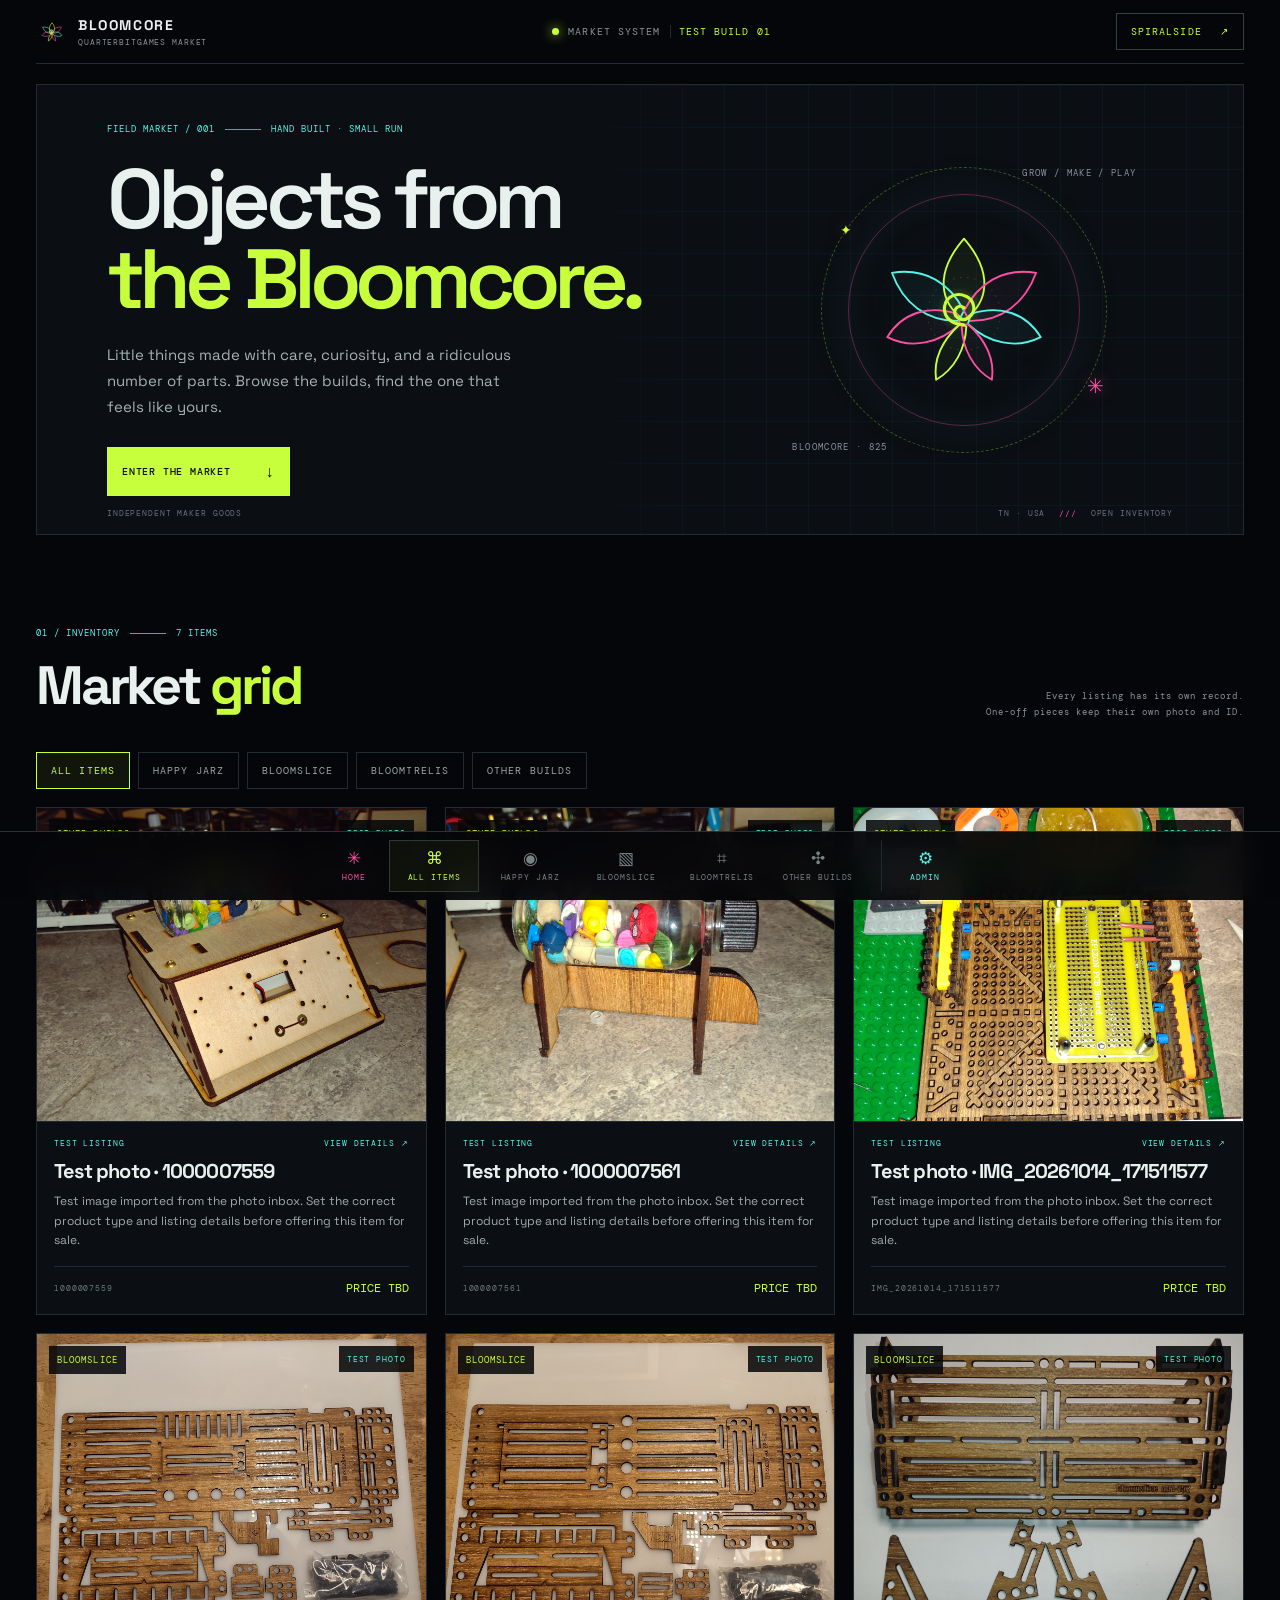
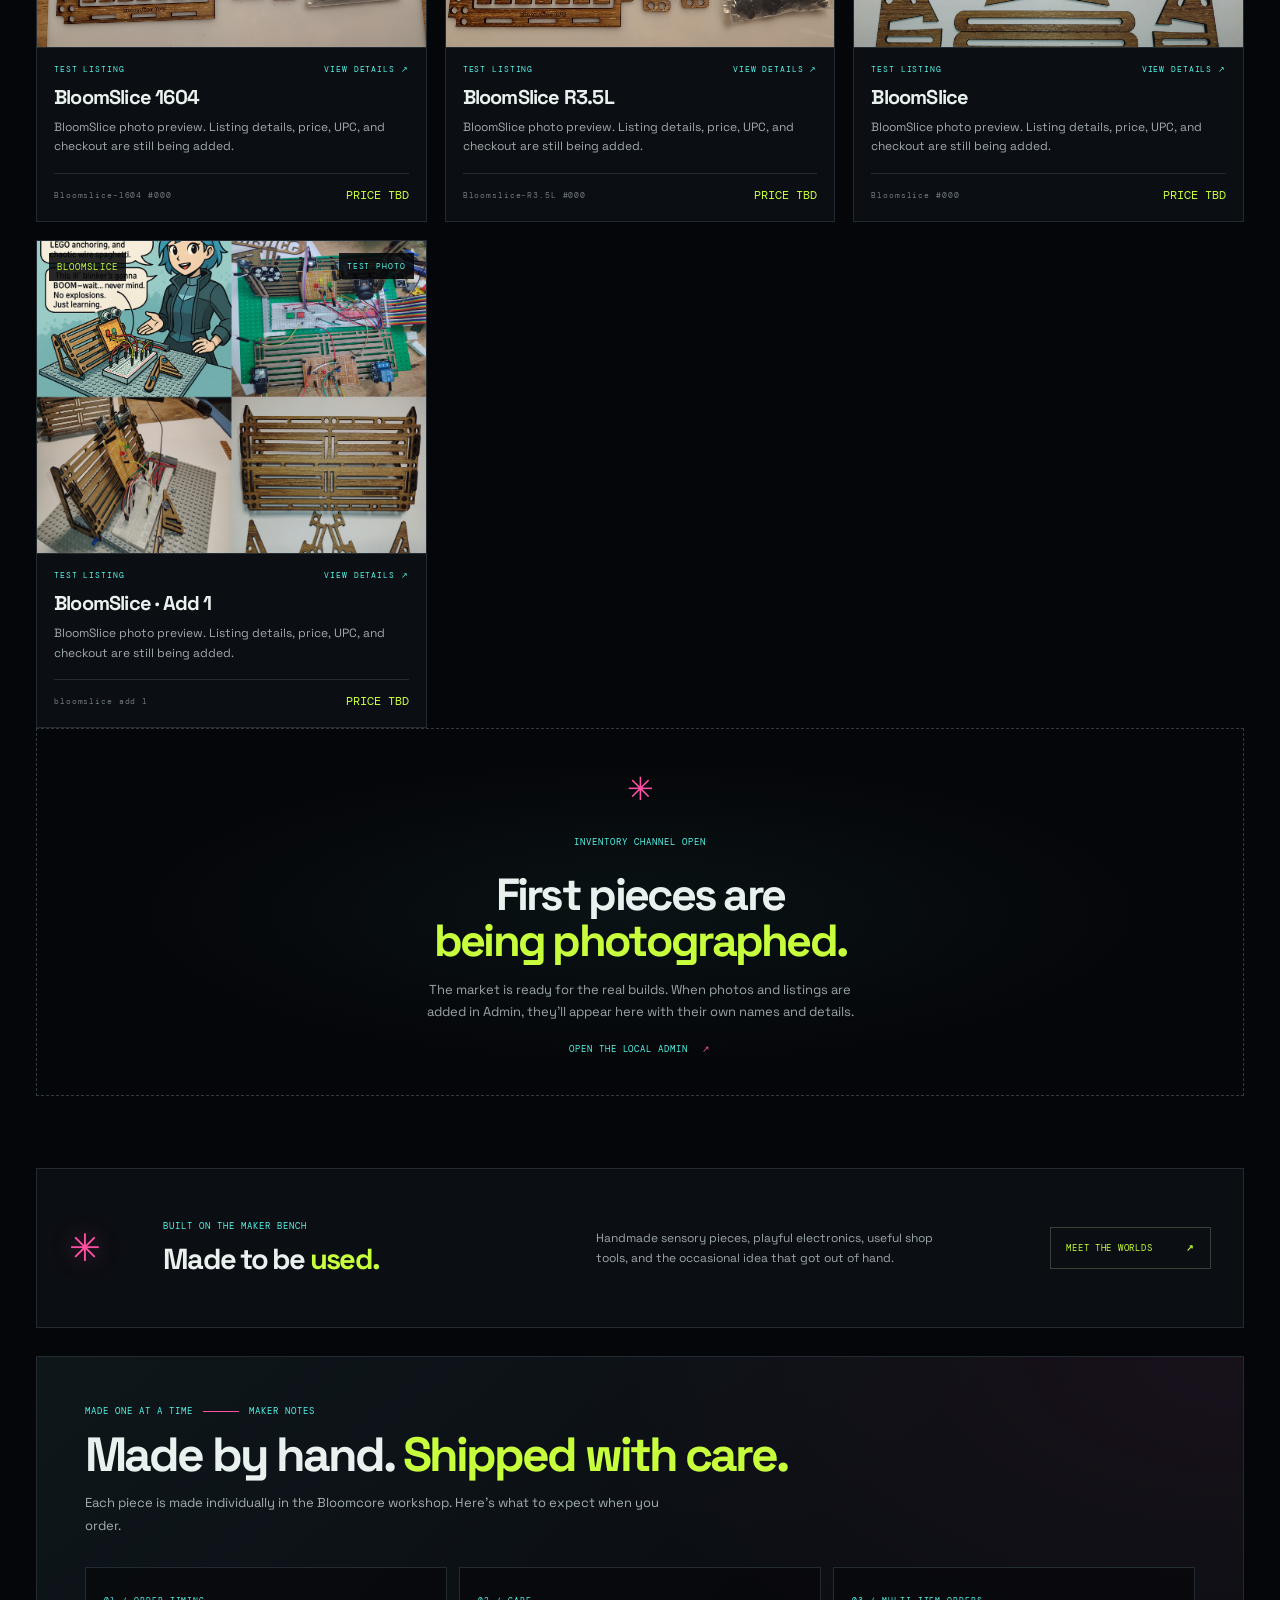
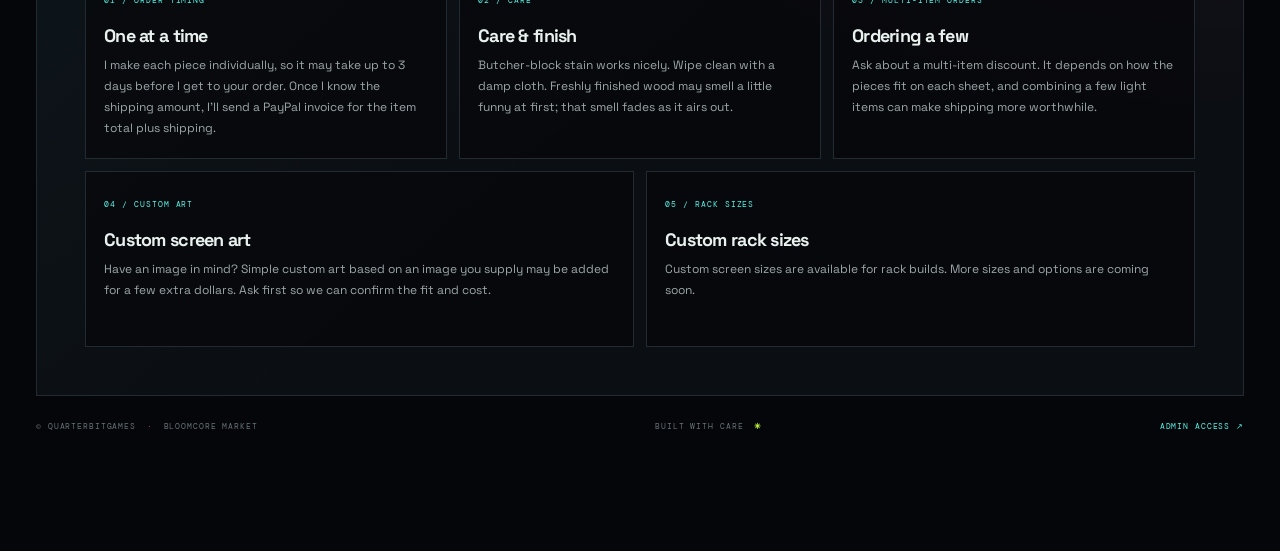
==== commit af866ebf: "Clarify custom art add-on pricing copy" ====
--- a/index.html
+++ b/index.html
@@ -90,7 +90,7 @@
           <article class="maker-note-card"><span class="maker-note-index">01 / ORDER TIMING</span><h3 id="store-copy-turnaround-title">One at a time</h3><p id="store-copy-turnaround-body">I make each piece individually, so it may take up to 3 days before I get to your order. Once I know the shipping amount, I’ll send a PayPal invoice for the item total plus shipping.</p></article>
           <article class="maker-note-card"><span class="maker-note-index">02 / CARE</span><h3 id="store-copy-care-title">Care &amp; finish</h3><p id="store-copy-care-body">Butcher-block stain works nicely. Wipe clean with a damp cloth. Freshly finished wood may smell a little funny at first; that smell fades as it airs out.</p></article>
           <article class="maker-note-card"><span class="maker-note-index">03 / MULTI-ITEM ORDERS</span><h3 id="store-copy-multi-title">Ordering a few</h3><p id="store-copy-multi-body">Ask about a multi-item discount. It depends on how the pieces fit on each sheet, and combining a few light items can make shipping more worthwhile.</p></article>
-          <article class="maker-note-card"><span class="maker-note-index">04 / CUSTOM ART</span><h3 id="store-copy-art-title">Custom screen art</h3><p id="store-copy-art-body">Have an image in mind? Simple custom art based on an image you supply may be added for a small fee. Ask first so we can confirm the fit and cost.</p></article>
+          <article class="maker-note-card"><span class="maker-note-index">04 / CUSTOM ART</span><h3 id="store-copy-art-title">Custom screen art</h3><p id="store-copy-art-body">Have an image in mind? Simple custom art based on an image you supply may be added for a few extra dollars. Ask first so we can confirm the fit and cost.</p></article>
           <article class="maker-note-card"><span class="maker-note-index">05 / RACK SIZES</span><h3 id="store-copy-sizes-title">Custom rack sizes</h3><p id="store-copy-sizes-body">Custom screen sizes are available for rack builds. More sizes and options are coming soon.</p></article>
         </div>
       </section>
--- a/assets/bloomcore.css
+++ b/assets/bloomcore.css
@@ -88,3 +88,27 @@
   .admin-actions .order-paypal-link{min-height:42px}
   .order-table{min-width:580px}
 }
+
+/* Editable maker notes */
+.maker-notes{margin:28px 0 0;padding:clamp(24px,4vw,48px);background:radial-gradient(ellipse at top right,rgba(255,79,163,.055),transparent 40%),linear-gradient(140deg,rgba(84,245,232,.035),transparent 52%),var(--panel)}
+.maker-notes-heading{max-width:720px;margin-bottom:30px}
+.maker-notes-heading h2{font-size:clamp(30px,4.5vw,48px);letter-spacing:-.06em;line-height:1.02;margin:14px 0 12px}
+.maker-notes-heading h2 em{color:var(--lime);font-style:normal}
+.maker-notes-heading>p{max-width:600px;color:#a2aeae;font-size:13px;line-height:1.75;margin:0}
+.maker-note-grid{display:grid;grid-template-columns:repeat(6,minmax(0,1fr));gap:12px}
+.maker-note-card{grid-column:span 2;min-width:0;border:1px solid var(--line);background:rgba(5,6,9,.62);padding:19px 18px;min-height:176px}
+.maker-note-card:nth-child(4),.maker-note-card:nth-child(5){grid-column:span 3}
+.maker-note-index{font:8px var(--mono);letter-spacing:.12em;color:var(--cyan)}
+.maker-note-card h3{font-size:18px;letter-spacing:-.04em;margin:16px 0 8px;color:var(--text)}
+.maker-note-card p{font-size:12px;color:#9ca7a8;line-height:1.75;margin:0}
+.store-copy-fields{margin-top:18px}
+.store-copy-panel{border-color:#35423a}
+@media(max-width:720px){
+  .maker-note-grid{grid-template-columns:1fr 1fr}
+  .maker-note-card,.maker-note-card:nth-child(4),.maker-note-card:nth-child(5){grid-column:span 1;padding:16px;min-height:0}
+  .maker-note-card:last-child{grid-column:1/-1}
+}
+@media(max-width:480px){
+  .maker-note-grid{grid-template-columns:1fr}
+  .maker-note-card,.maker-note-card:nth-child(4),.maker-note-card:nth-child(5),.maker-note-card:last-child{grid-column:1}
+}
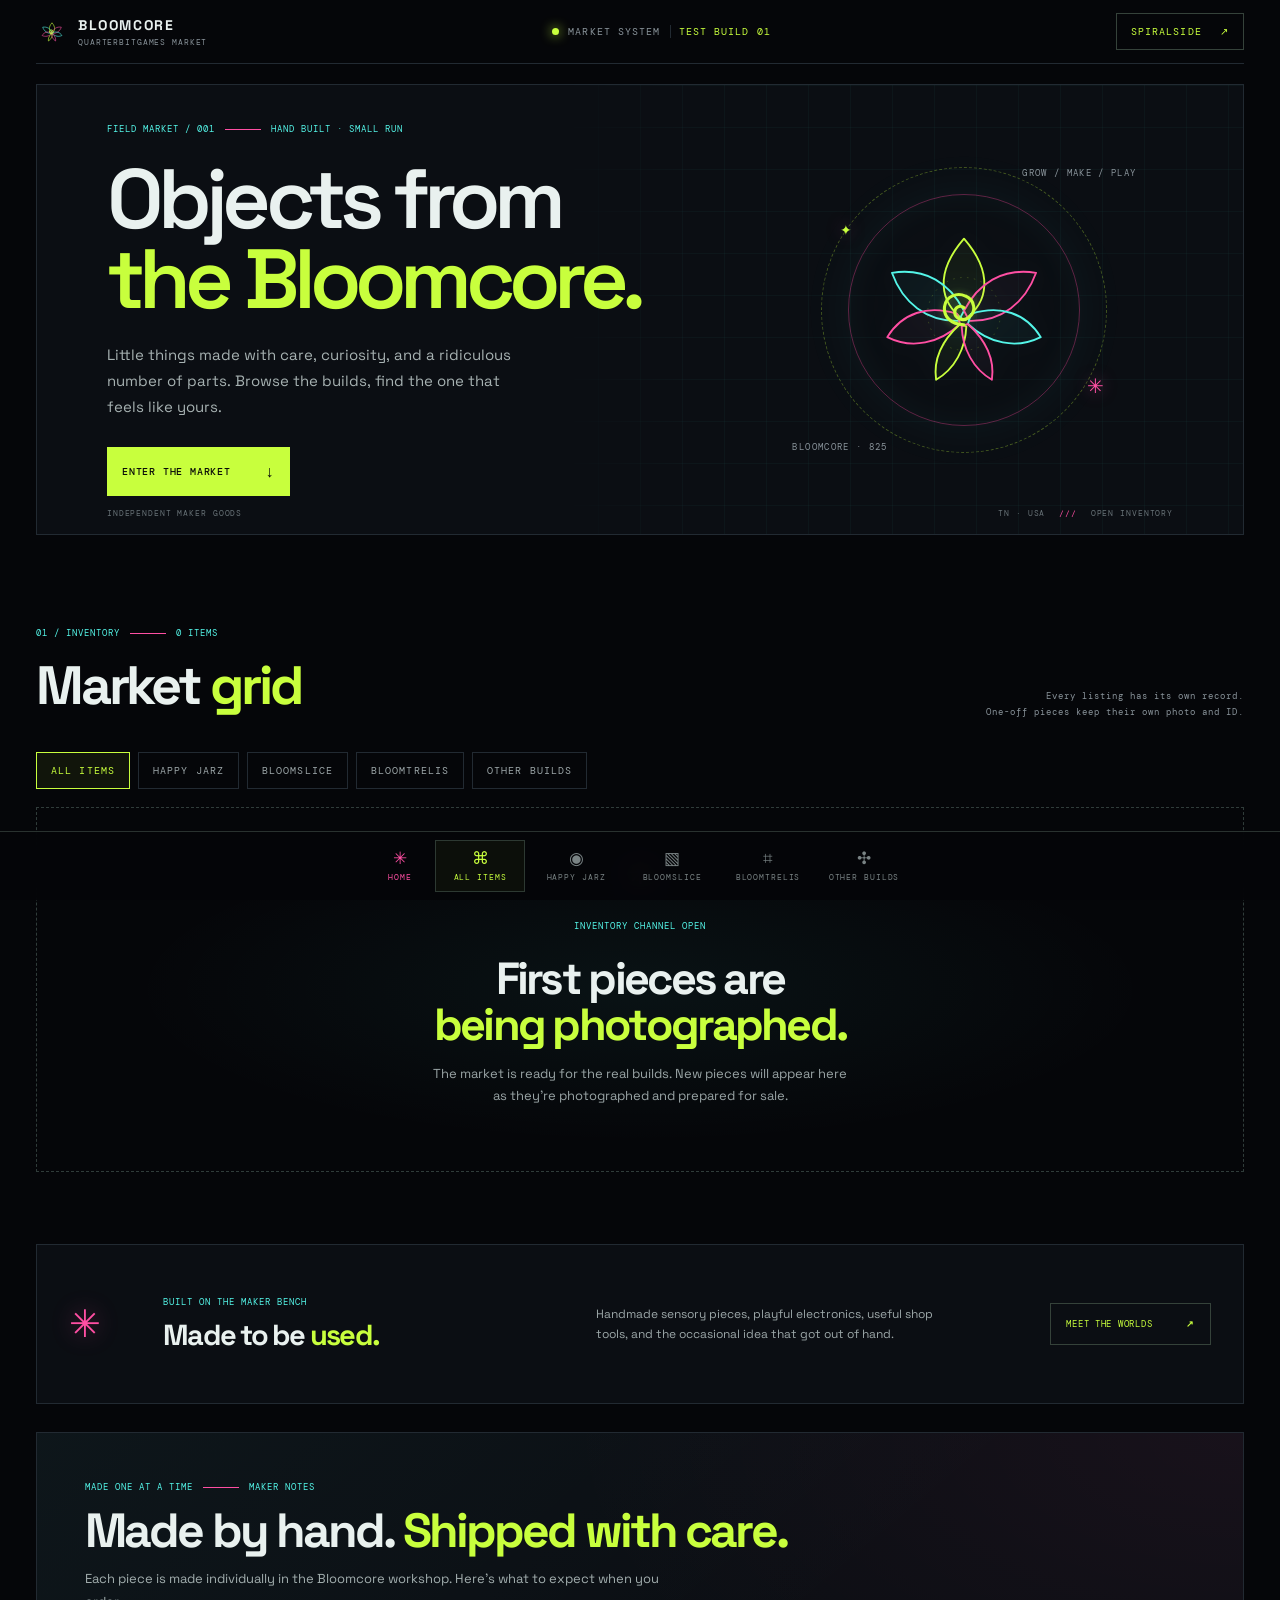
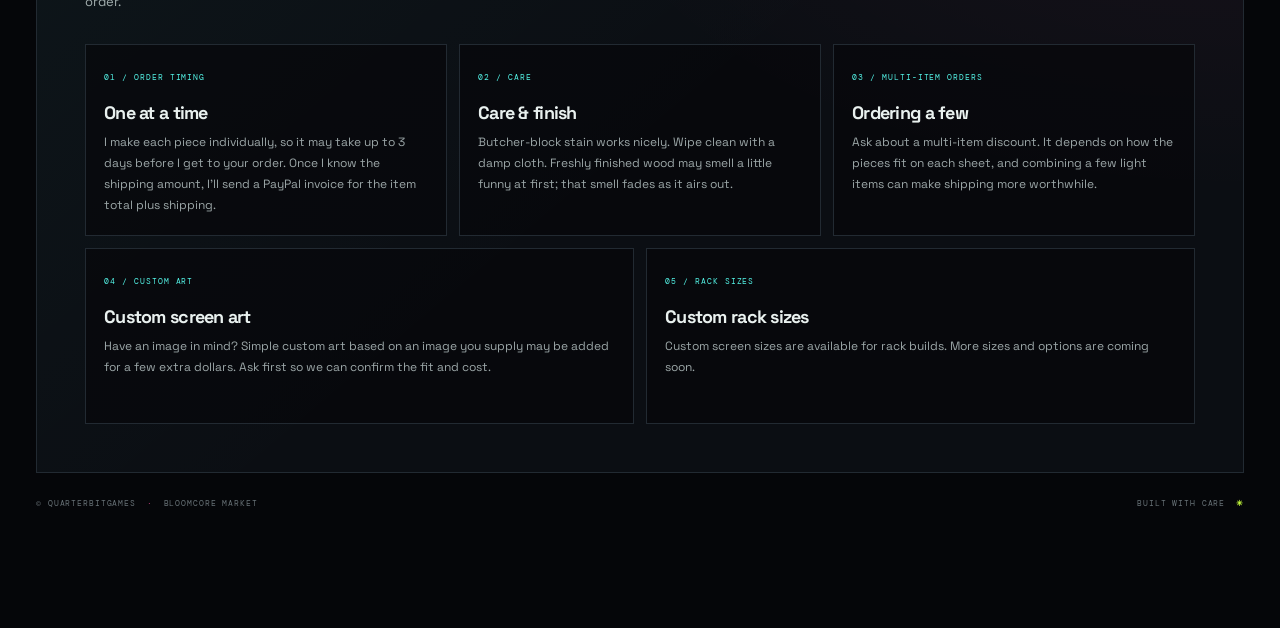
==== commit 0d24146c: "Separate public storefront from private admin workspace" ====
--- a/index.html
+++ b/index.html
@@ -68,8 +68,7 @@
           <div class="empty-symbol" aria-hidden="true">✳</div>
           <p class="eyebrow">INVENTORY CHANNEL OPEN</p>
           <h3>First pieces are<br><em>being photographed.</em></h3>
-          <p>The market is ready for the real builds. When photos and listings are added in Admin, they’ll appear here with their own names and details.</p>
-          <a href="./admin.html" class="text-link">OPEN THE LOCAL ADMIN <span aria-hidden="true">↗</span></a>
+          <p>The market is ready for the real builds. New pieces will appear here as they’re photographed and prepared for sale.</p>
         </div>
       </section>
 
@@ -97,7 +96,7 @@
     </main>
 
     <footer class="site-footer">
-      <span>© QUARTERBITGAMES <i>·</i> BLOOMCORE MARKET</span><span>BUILT WITH CARE <b>✳</b></span><a href="./admin.html">ADMIN ACCESS ↗</a>
+      <span>© QUARTERBITGAMES <i>·</i> BLOOMCORE MARKET</span><span>BUILT WITH CARE <b>✳</b></span>
     </footer>
   </div>
 
@@ -108,7 +107,6 @@
     <a class="hud-item" href="#catalog" data-filter="bloomslice"><span class="hud-glyph">▧</span><small>BLOOMSLICE</small></a>
     <a class="hud-item" href="#catalog" data-filter="bloomtrelis"><span class="hud-glyph">⌗</span><small>BLOOMTRELIS</small></a>
     <a class="hud-item" href="#catalog" data-filter="other"><span class="hud-glyph">✣</span><small>OTHER BUILDS</small></a>
-    <a class="hud-admin" href="./admin.html"><span class="hud-glyph">⚙</span><small>ADMIN</small></a>
   </nav>
 
   <dialog class="item-dialog" id="item-dialog" aria-labelledby="dialog-title">
